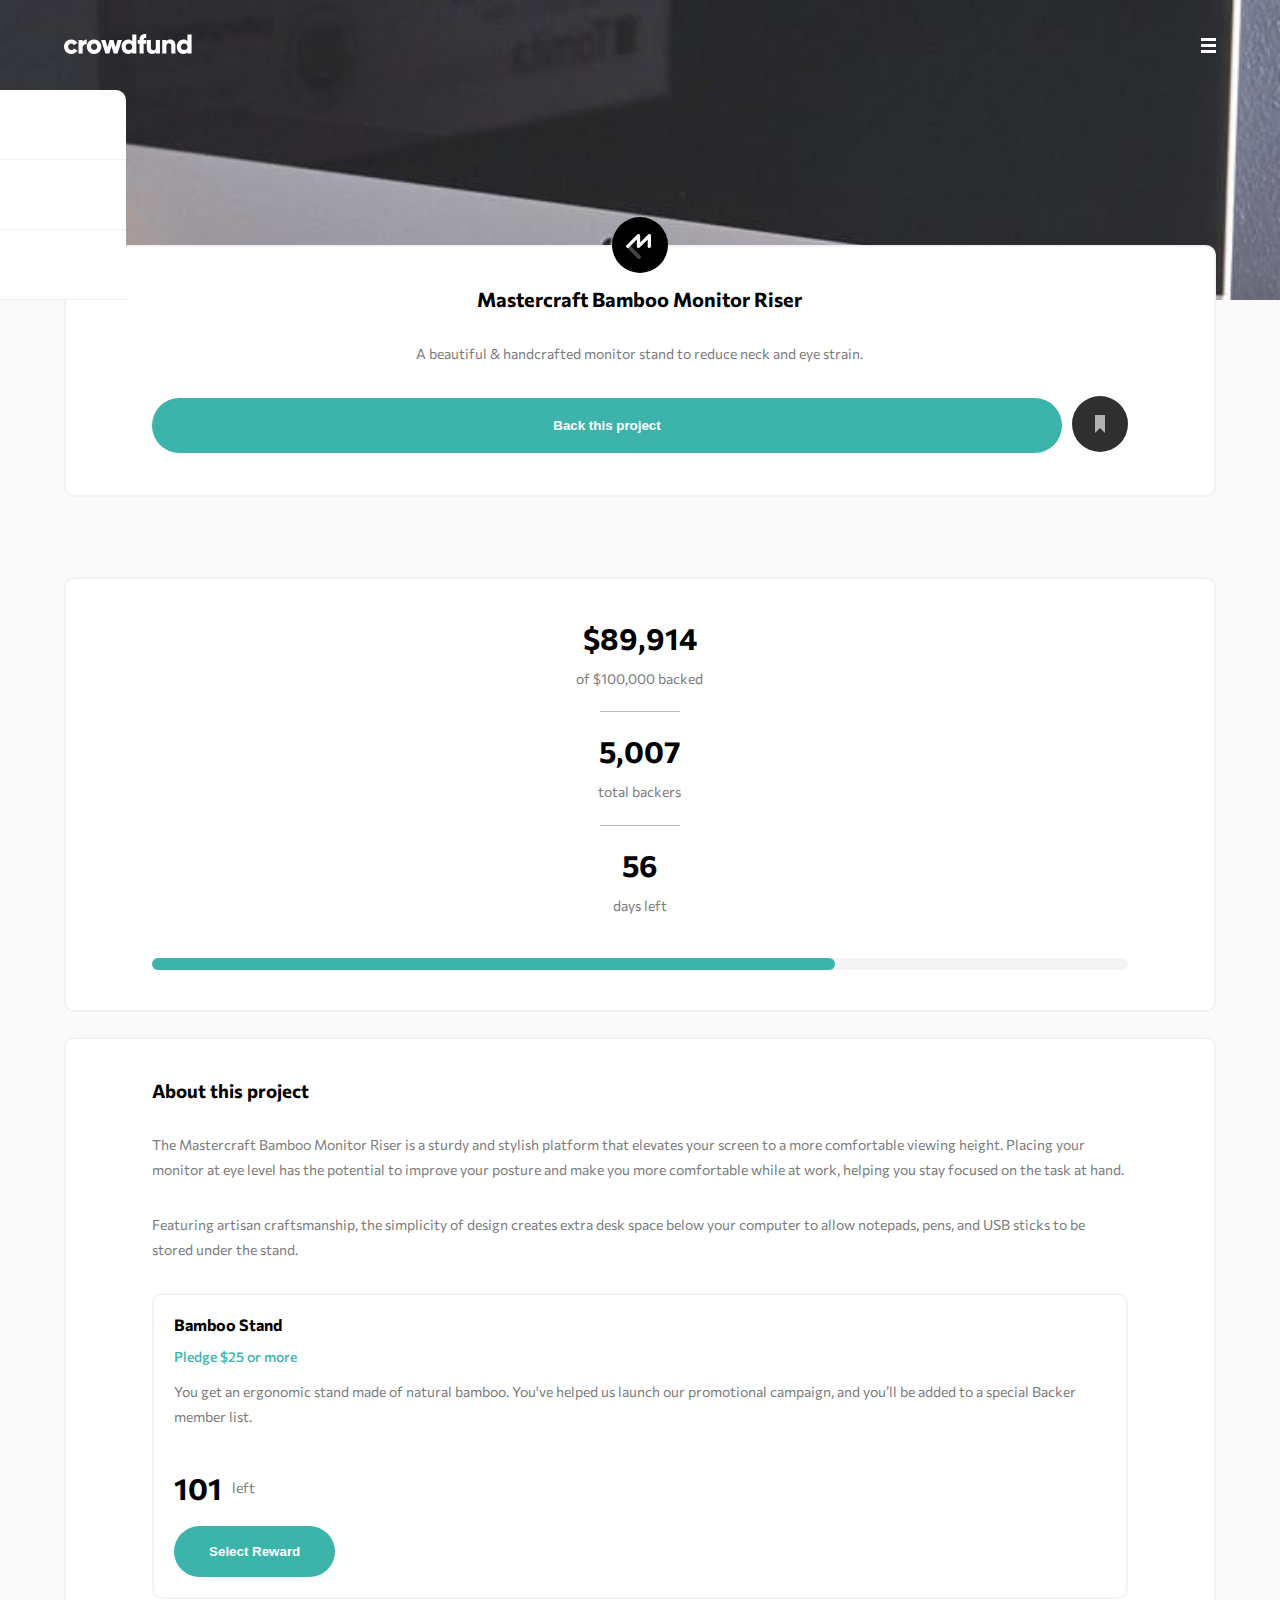
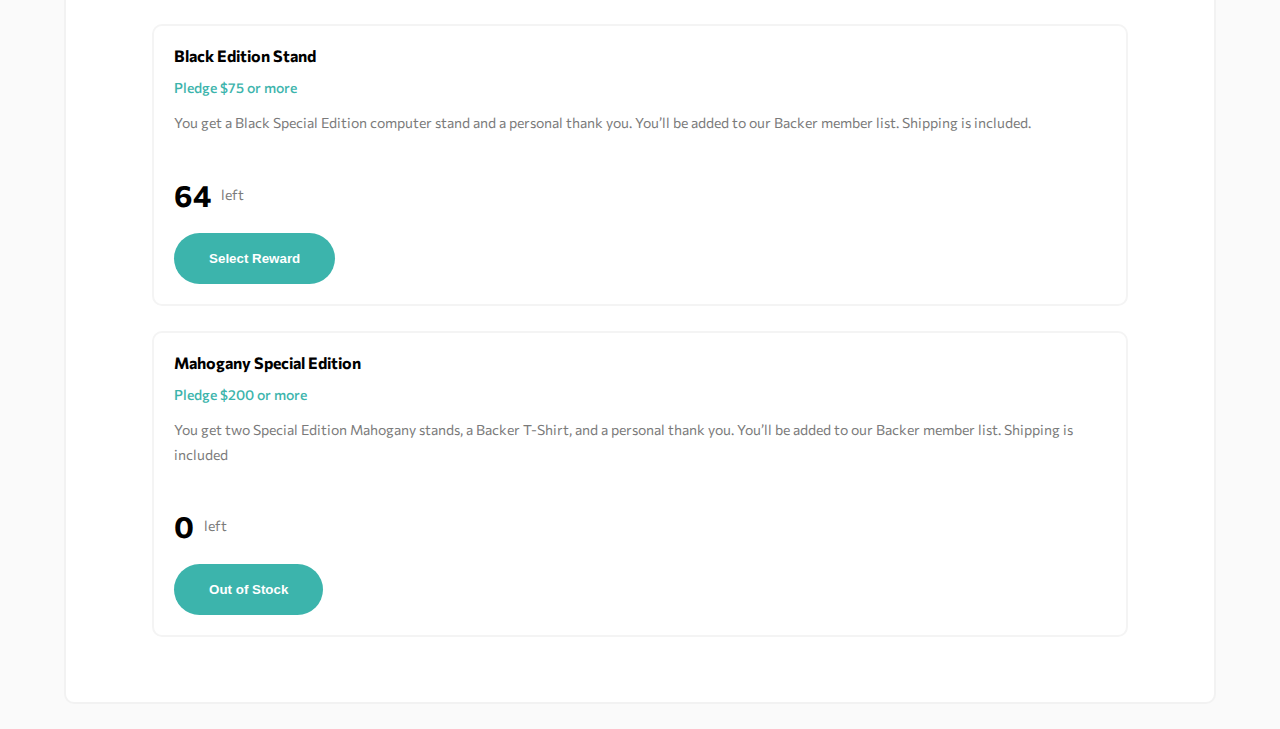
==== index.html @ 852f997b "Initial commit Built mobile landing page" ====
<!DOCTYPE html>
<html lang="en">
  <head>
    <meta charset="UTF-8" />
    <meta name="viewport" content="width=device-width, initial-scale=1.0" />
    <!-- displays site properly based on user's device -->

    <link
      rel="icon"
      type="image/png"
      sizes="32x32"
      href="./images/favicon-32x32.png"
    />

    <title>Frontend Mentor | Crowdfunding product page</title>
    <link
      href="https://fonts.googleapis.com/css2?family=Commissioner:wght@400;500;700&display=swap"
      rel="stylesheet"
    />
    <link rel="stylesheet" href="styles.css" />
  </head>
  <body>
    <header>
      <nav>
        <div class="logo">
          <a href="#"><img src="images/logo.svg" alt="" /></a>
        </div>
        <div class="hamburger">
          <span></span>
          <span></span>
          <span></span>
        </div>

        <div class="mobile__menu">
          <div class="nav__links">
            <a href="#">About</a>
            <a href="#">Discover</a>
            <a href="#">Get Started</a>
          </div>
        </div>

        <div class="desktop__links">
          <a href="#">About</a>
          <a href="#">Discover</a>
          <a href="#">Get Started</a>
        </div>

        <div class="overlay"></div>
      </nav>
    </header>
    <main>
      <section class="intro">
        <div class="section__wrapper">
          <div class="master__logo">
            <img src="images/logo-mastercraft.svg" alt="" />
          </div>
          <h3>Mastercraft Bamboo Monitor Riser</h3>
          <p>
            A beautiful & handcrafted monitor stand to reduce neck and eye
            strain.
          </p>
          <div class="clickable">
            <button class="button">Back this project</button>
            <a href="#"><img src="images/icon-bookmark.svg" alt="" /></a>
          </div>
        </div>
      </section>

      <section class="progress">
        <div class="section__wrapper">
          <div class="numbers">
            <div class="backed">
              <h2 class="num">$89,914</h2>
              <p>of $100,000 backed</p>
              <div class="line"></div>
            </div>
            <div class="total__backers">
              <h2 class="num">5,007</h2>
              <p>total backers</p>
              <div class="line"></div>
            </div>
            <div class="days__left">
              <h2 class="num">56</h2>
              <p>days left</p>
            </div>
          </div>
          <div class="progress__bar">
            <div class="pb__bkg">
              <div class="pb__fill"></div>
            </div>
          </div>
        </div>
      </section>

      <section class="about">
        <div class="section__wrapper">
          <h3 class="about__title">About this project</h3>
          <p class="about__text">
            The Mastercraft Bamboo Monitor Riser is a sturdy and stylish
            platform that elevates your screen to a more comfortable viewing
            height. Placing your monitor at eye level has the potential to
            improve your posture and make you more comfortable while at work,
            helping you stay focused on the task at hand.
          </p>
          <p class="about__text">
            Featuring artisan craftsmanship, the simplicity of design creates
            extra desk space below your computer to allow notepads, pens, and
            USB sticks to be stored under the stand.
          </p>

          <div class="all-models">
            <!-- model 1  -->
            <div class="model model__1">
              <h4 class="model__name">Bamboo Stand</h4>
              <p class="pledge">Pledge $25 or more</p>
              <p class="model__about">
                You get an ergonomic stand made of natural bamboo. You've helped
                us launch our promotional campaign, and you’ll be added to a
                special Backer member list.
              </p>
              <div class="stock">
                <h2 class="num">101</h2>
                <p>left</p>
              </div>
              <button class="button">Select Reward</button>
            </div>

            <!-- model 2  -->
            <div class="model model__2">
              <h4 class="model__name">Black Edition Stand</h4>
              <p class="pledge">Pledge $75 or more</p>
              <p class="model__about">
                You get a Black Special Edition computer stand and a personal
                thank you. You’ll be added to our Backer member list. Shipping
                is included.
              </p>
              <div class="stock">
                <h2 class="num">64</h2>
                <p>left</p>
              </div>
              <button class="button">Select Reward</button>
            </div>

            <!-- model 3  -->
            <div class="model model__3">
              <h4 class="model__name">Mahogany Special Edition</h4>
              <p class="pledge">Pledge $200 or more</p>
              <p class="model__about">
                You get two Special Edition Mahogany stands, a Backer T-Shirt,
                and a personal thank you. You’ll be added to our Backer member
                list. Shipping is included
              </p>
              <div class="stock">
                <h2 class="num">0</h2>
                <p>left</p>
              </div>
              <button class="button">Out of Stock</button>
            </div>
            <!-- all models ends here -->
          </div>
        </div>
        <!-- about section ends here -->
      </section>
    </main>

    <div class="hide">
      Bookmark . 0 left

      <!-- Selection modal start -->

      Back this project Want to support us in bringing Mastercraft Bamboo
      Monitor Riser out in the world? Pledge with no reward Choose to support us
      without a reward if you simply believe in our project. As a backer, you
      will be signed up to receive product updates via email. Bamboo Stand
      Pledge $25 or more You get an ergonomic stand made of natural bamboo.
      You've helped us launch our promotional campaign, and you’ll be added to a
      special Backer member list. 101 left

      <!-- Selected pledge start -->
      Enter your pledge $25 Continue
      <!-- Selected pledge end -->

      Black Edition Stand Pledge $75 or more You get a Black Special Edition
      computer stand and a personal thank you. You’ll be added to our Backer
      member list. Shipping is included. 64 left

      <!-- Selected pledge start -->
      Enter your pledge $75 Continue
      <!-- Selected pledge end -->

      Mahogany Special Edition Pledge $200 or more You get two Special Edition
      Mahogany stands, a Backer T-Shirt, and a personal thank you. You’ll be
      added to our Backer member list. Shipping is included. 0 left

      <!-- Selected pledge  start -->
      Enter your pledge $200 Continue
      <!-- Selected pledge end -->

      <!-- Selection modal end -->

      <!-- Success modal start -->

      Thanks for your support! Your pledge brings us one step closer to sharing
      Mastercraft Bamboo Monitor Riser worldwide. You will get an email once our
      campaign is completed. Got it!
    </div>

    <!-- Success modal end -->
    <script src="app.js"></script>
  </body>
</html>
---- styles.css ----
* {
  padding: 0;
  margin: 0;
  box-sizing: border-box;
}

body {
  font-family: "Commissioner", sans-serif;
  background-color: #fafafa;
  width: 100%;
  min-width: 375px;
  overflow-x: hidden;
  display: flex;
  flex-direction: column;
  align-items: center;
}
a,
a:hover,
a:visited {
  text-decoration: none;
}
p {
  color: hsl(0, 0%, 48%);
  font-size: 14px;
  line-height: 1.8em;
}
.button {
  font-weight: 700;
  color: white;
  background-color: hsl(176, 50%, 47%);
  border-style: none;
  padding: 20px 30px;
  border-radius: 50px;
}

header {
  background: url(images/image-hero-mobile.jpg) top no-repeat;
  background-size: 100%;
  height: 300px;
  width: 100%;
  display: flex;
  justify-content: center;
}

nav {
  display: flex;
  justify-content: space-between;
  align-items: center;
  width: 90%;
  height: 90px;
}
.logo {
  z-index: 3;
}
.hamburger {
  display: flex;
  flex-direction: column;
  justify-content: space-between;
  height: 15px;
  z-index: 3;
}
.hamburger:hover {
  cursor: pointer;
}
.hamburger span {
  background-color: white;
  width: 15px;
  height: 3px;
  transform-origin: 0.1px 1.6px;
  transition: all 0.3s ease-in-out;
}

.hamburger__open span:nth-of-type(1) {
  transform: rotate(45deg);
}
.hamburger__open span:nth-of-type(2) {
  opacity: 0;
}
.hamburger__open span:nth-of-type(3) {
  transform: rotate(-45deg);
}
.overlay {
  width: 100%;
  height: 100%;
  background: linear-gradient(black, rgba(122, 122, 122, 0.2));
  position: absolute;
  top: 0;
  left: -500px;
  z-index: 2;
  display: none;
  /* opacity: 0.5; */
}
.overlay--show {
  display: block;
  left: 0;
}
.desktop__links {
  display: none;
}
.mobile__menu {
  width: 100%;
  display: flex;
  justify-content: center;
  position: absolute;
  top: 90px;
  left: -1090px;
  transition: all 0.3s ease-in-out;
  /* display: none; */
  z-index: 3;
}
.mobile__menu--show {
  /* display: block; */
  left: 0;
}

.mobile__menu .nav__links {
  display: flex;
  flex-direction: column;
  position: absolute;
  background-color: white;
  width: 90%;
  border-radius: 10px;
}
.mobile__menu .nav__links a {
  color: black;
  font-weight: 700;
  padding: 25px 0;
  margin-left: 20px;
  border-bottom: 1px solid rgba(122, 122, 122, 0.1);
}
main {
  width: 90%;
}

section {
  width: 100%;
  background-color: white;
  border-radius: 10px;
  border: 2px solid #f2f2f2;
  /* text-align: center; */
  padding: 40px 0;
  margin-bottom: 25px;
  display: flex;
  justify-content: center;
}
.section__wrapper {
  width: 85%;
  display: flex;
  flex-direction: column;
  /* align-items: center; */
}
.intro {
  display: flex;
  flex-direction: column;
  align-items: center;
  text-align: center;
  position: relative;
  top: -55px;
}
.intro .section__wrapper {
  align-items: center;
}
.intro .master__logo {
  /* margin-bottom: 10px; */
  position: absolute;
  top: -30px;
}
.intro h3 {
  font-size: 20px;
  margin-bottom: 30px;
  width: 80%;
}
.intro p {
  margin-bottom: 30px;
}
.clickable {
  display: flex;
  align-items: center;
  width: 100%;
}
.clickable .button {
  margin-right: 10px;
  width: 100%;
}
.progress {
  display: flex;
  flex-direction: column;
  align-items: center;
}
.progress .backed,
.total__backers,
.days__left {
  display: flex;
  flex-direction: column;
  align-items: center;
  margin-bottom: 20px;
}
.progress h2 {
  margin-bottom: 10px;
}
.num {
  font-size: 30px;
}
.progress p {
  margin-bottom: 20px;
}
.progress .line {
  height: 1px;
  width: 80px;
  background-color: rgba(122, 122, 122, 0.5);
}
.progress .progress__bar {
  width: 100%;
  margin-bottom: 0px;
}
.pb__bkg {
  width: 100%;
  height: 12px;
  background-color: #f4f4f4;
  border-radius: 20px;
}

.pb__fill {
  width: 70%;
  height: 12px;
  background-color: hsl(176, 50%, 47%);
  border-radius: 20px;
}
.about {
}
.about__title {
  margin-bottom: 30px;
}
.about__text {
  margin-bottom: 30px;
}

.model {
  border-radius: 10px;
  border: 2px solid #f4f4f4;
  margin-bottom: 25px;
  padding: 20px 20px;
}
.model__name {
  margin-bottom: 10px;
}
.pledge {
  font-weight: 500;
  color: hsl(176, 50%, 47%);
  margin-bottom: 10px;
}
.model__about {
  margin-bottom: 40px;
}
.model .stock {
  display: flex;
  align-items: center;
  margin-bottom: 20px;
}
.model .stock .num {
  margin-right: 10px;
}
.model .button {
  padding: 18px 35px;
}

.hide {
  display: none;
}
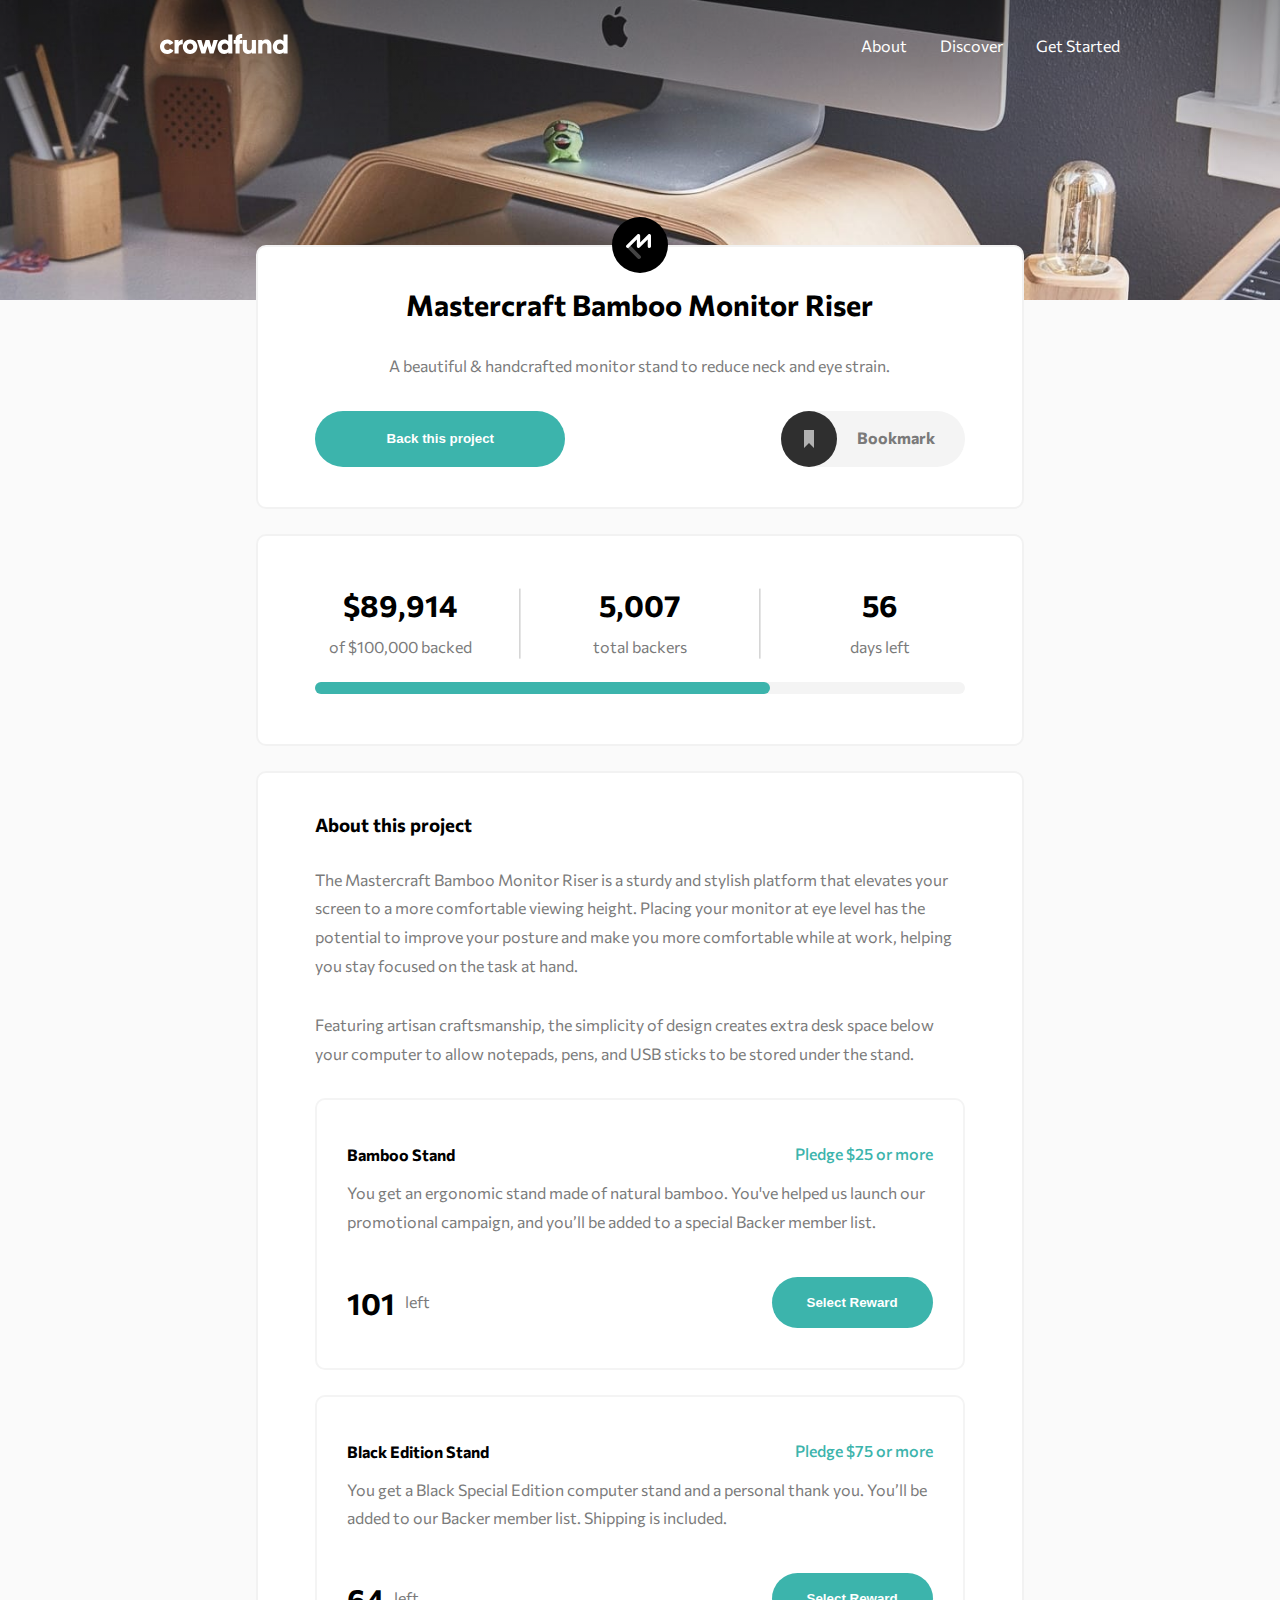
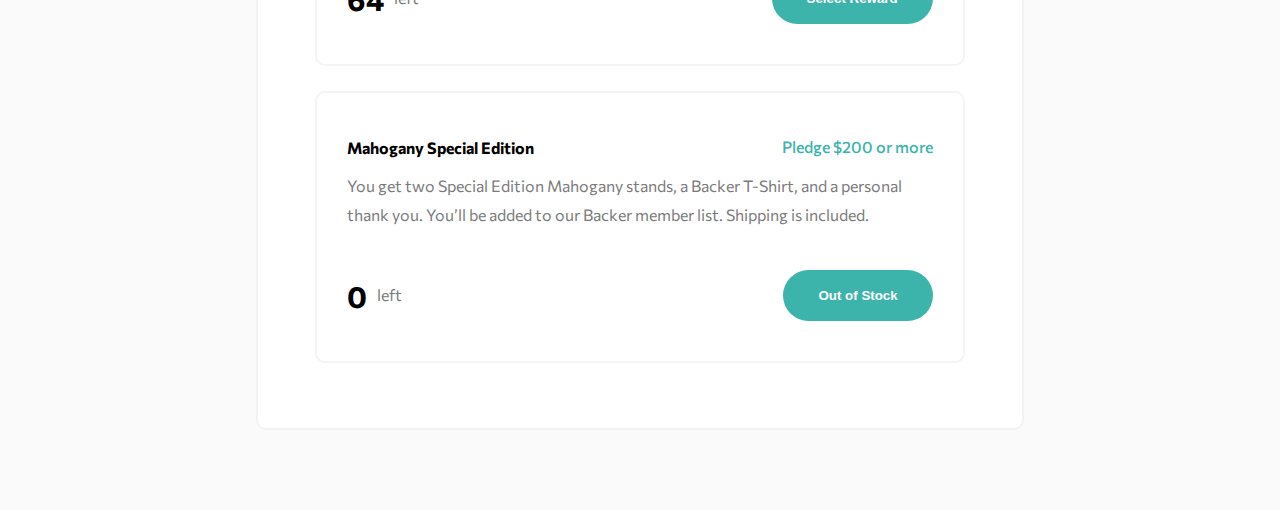
==== commit bf8350f3: "completed media queries" ====
--- a/index.html
+++ b/index.html
@@ -61,7 +61,15 @@
           </p>
           <div class="clickable">
             <button class="button">Back this project</button>
-            <a href="#"><img src="images/icon-bookmark.svg" alt="" /></a>
+            <div id="bookmark">
+              <svg width="56" height="56" xmlns="http://www.w3.org/2000/svg">
+                <g fill="none" fill-rule="evenodd">
+                  <circle fill="#2F2F2F" cx="28" cy="28" r="28" />
+                  <path fill="#B1B1B1" d="M23 19v18l5-5.058L33 37V19z" />
+                </g>
+              </svg>
+              <p id="bkmk">Bookmark</p>
+            </div>
           </div>
         </div>
       </section>
@@ -72,13 +80,15 @@
             <div class="backed">
               <h2 class="num">$89,914</h2>
               <p>of $100,000 backed</p>
-              <div class="line"></div>
-            </div>
+            </div>
+            <div class="line"></div>
+
             <div class="total__backers">
               <h2 class="num">5,007</h2>
               <p>total backers</p>
-              <div class="line"></div>
-            </div>
+            </div>
+            <div class="line"></div>
+
             <div class="days__left">
               <h2 class="num">56</h2>
               <p>days left</p>
@@ -110,51 +120,69 @@
 
           <div class="all-models">
             <!-- model 1  -->
-            <div class="model model__1">
-              <h4 class="model__name">Bamboo Stand</h4>
-              <p class="pledge">Pledge $25 or more</p>
+            <div class="model" id="bamboo">
+              <div class="model__head">
+                <h4 class="model__name">Bamboo Stand</h4>
+                <p class="pledge">Pledge $25 or more</p>
+              </div>
+
               <p class="model__about">
                 You get an ergonomic stand made of natural bamboo. You've helped
                 us launch our promotional campaign, and you’ll be added to a
                 special Backer member list.
               </p>
-              <div class="stock">
-                <h2 class="num">101</h2>
-                <p>left</p>
-              </div>
-              <button class="button">Select Reward</button>
+
+              <div class="model__cta">
+                <div class="stock">
+                  <h2 class="num">101</h2>
+                  <p>left</p>
+                </div>
+                <button class="button">Select Reward</button>
+              </div>
             </div>
 
             <!-- model 2  -->
-            <div class="model model__2">
-              <h4 class="model__name">Black Edition Stand</h4>
-              <p class="pledge">Pledge $75 or more</p>
+            <div class="model" id="black">
+              <div class="model__head">
+                <h4 class="model__name">Black Edition Stand</h4>
+                <p class="pledge">Pledge $75 or more</p>
+              </div>
+
               <p class="model__about">
                 You get a Black Special Edition computer stand and a personal
                 thank you. You’ll be added to our Backer member list. Shipping
                 is included.
               </p>
-              <div class="stock">
-                <h2 class="num">64</h2>
-                <p>left</p>
-              </div>
-              <button class="button">Select Reward</button>
+
+              <div class="model__cta">
+                <div class="stock">
+                  <h2 class="num">64</h2>
+                  <p>left</p>
+                </div>
+                <button class="button">Select Reward</button>
+              </div>
             </div>
 
             <!-- model 3  -->
-            <div class="model model__3">
-              <h4 class="model__name">Mahogany Special Edition</h4>
-              <p class="pledge">Pledge $200 or more</p>
+            <div class="model" id="mahogany">
+              <div class="model__head">
+                <h4 class="model__name">Mahogany Special Edition</h4>
+                <p class="pledge">Pledge $200 or more</p>
+              </div>
+
               <p class="model__about">
                 You get two Special Edition Mahogany stands, a Backer T-Shirt,
                 and a personal thank you. You’ll be added to our Backer member
-                list. Shipping is included
+                list. Shipping is included.
               </p>
-              <div class="stock">
-                <h2 class="num">0</h2>
-                <p>left</p>
-              </div>
-              <button class="button">Out of Stock</button>
+
+              <div class="model__cta">
+                <div class="stock">
+                  <h2 class="num">0</h2>
+                  <p>left</p>
+                </div>
+                <button class="button">Out of Stock</button>
+              </div>
             </div>
             <!-- all models ends here -->
           </div>
--- a/styles.css
+++ b/styles.css
@@ -31,17 +31,28 @@
   border-style: none;
   padding: 20px 30px;
   border-radius: 50px;
-}
-
+  transition: all 0.3s ease-in-out;
+}
+.button:hover {
+  background-color: hsl(176, 72%, 28%);
+}
 header {
   background: url(images/image-hero-mobile.jpg) top no-repeat;
+  background-color: red;
   background-size: 100%;
   height: 300px;
   width: 100%;
   display: flex;
   justify-content: center;
 }
-
+header::before {
+  content: "";
+  background: linear-gradient(rgba(0, 0, 0, 0.4), rgba(122, 122, 122, 0));
+  width: 100%;
+  height: 20%;
+  position: absolute;
+  left: 0;
+}
 nav {
   display: flex;
   justify-content: space-between;
@@ -81,21 +92,24 @@
 }
 .overlay {
   width: 100%;
-  height: 100%;
-  background: linear-gradient(black, rgba(122, 122, 122, 0.2));
-  position: absolute;
+  height: 100vh;
+  background: linear-gradient(rgba(0, 0, 0, 0.5), rgba(122, 122, 122, 0.2));
+  position: fixed;
   top: 0;
-  left: -500px;
+  left: -2500px;
   z-index: 2;
-  display: none;
-  /* opacity: 0.5; */
+  transition: all 0.3s ease-in-out;
 }
 .overlay--show {
-  display: block;
   left: 0;
 }
 .desktop__links {
   display: none;
+  z-index: 3;
+}
+.desktop__links a {
+  color: white;
+  margin-left: 30px;
 }
 .mobile__menu {
   width: 100%;
@@ -105,6 +119,7 @@
   top: 90px;
   left: -1090px;
   transition: all 0.3s ease-in-out;
+  /* transition-delay: 0.3s; */
   /* display: none; */
   z-index: 3;
 }
@@ -142,6 +157,8 @@
   margin-bottom: 25px;
   display: flex;
   justify-content: center;
+  position: relative;
+  top: -55px;
 }
 .section__wrapper {
   width: 85%;
@@ -154,8 +171,6 @@
   flex-direction: column;
   align-items: center;
   text-align: center;
-  position: relative;
-  top: -55px;
 }
 .intro .section__wrapper {
   align-items: center;
@@ -175,12 +190,43 @@
 }
 .clickable {
   display: flex;
-  align-items: center;
+  justify-content: space-between;
+  align-items: space-between;
   width: 100%;
 }
 .clickable .button {
   margin-right: 10px;
   width: 100%;
+  /* max-width: 205px; */
+}
+#bookmark {
+  height: 56px;
+  background-color: #f4f4f4;
+  display: flex;
+  align-items: center;
+  border-radius: 50px;
+  cursor: pointer;
+  transition: all 0.3s ease-in-out;
+}
+#bookmark p {
+  color: hsl(0, 0%, 48%);
+  margin: 0 30px 0 20px;
+  font-weight: 700;
+  display: none;
+  transition: all 0.3s ease-in-out;
+}
+#bookmark:hover a {
+  opacity: 0.7;
+}
+
+#bookmark.bookmark__active p {
+  color: hsl(176, 50%, 47%);
+}
+#bookmark.bookmark__active circle {
+  fill: hsl(176, 50%, 47%);
+}
+#bookmark.bookmark__active path {
+  fill: white;
 }
 .progress {
   display: flex;
@@ -193,21 +239,27 @@
   display: flex;
   flex-direction: column;
   align-items: center;
-  margin-bottom: 20px;
+  margin-bottom: 10px;
 }
 .progress h2 {
   margin-bottom: 10px;
 }
+.numbers {
+  display: flex;
+  flex-direction: column;
+  align-items: center;
+}
 .num {
   font-size: 30px;
 }
 .progress p {
-  margin-bottom: 20px;
+  margin-bottom: 10px;
 }
 .progress .line {
   height: 1px;
   width: 80px;
   background-color: rgba(122, 122, 122, 0.5);
+  margin-bottom: 20px;
 }
 .progress .progress__bar {
   width: 100%;
@@ -239,7 +291,7 @@
   border-radius: 10px;
   border: 2px solid #f4f4f4;
   margin-bottom: 25px;
-  padding: 20px 20px;
+  padding: 25px 20px;
 }
 .model__name {
   margin-bottom: 10px;
@@ -267,3 +319,89 @@
 .hide {
   display: none;
 }
+@media (min-width: 800px) {
+  #bookmark p {
+    display: block;
+  }
+  .clickable .button {
+    width: 250px;
+  }
+  .model__head,
+  .model__cta {
+    display: flex;
+    align-items: center;
+    justify-content: space-between;
+    width: 100%;
+  }
+}
+
+@media (min-width: 1024px) {
+  p {
+    font-size: 16px;
+  }
+  header {
+    background: url(images/image-hero-desktop.jpg) no-repeat;
+    background-size: 100%;
+  }
+  nav {
+    width: 75%;
+  }
+  .mobile__menu {
+    display: none;
+  }
+  .hamburger {
+    display: none;
+  }
+  .desktop__links {
+    display: block;
+  }
+  main {
+    width: 60%;
+  }
+  .intro h3 {
+    font-size: 1.8rem;
+  }
+  .intro p {
+    font-size: 16px;
+  }
+  .progress {
+    padding: 50px 0;
+  }
+  .progress .numbers {
+    flex-direction: row;
+    justify-content: space-between;
+  }
+  .backed,
+  .total__backers,
+  .days__left {
+    width: 30%;
+  }
+  .progress .line {
+    transform: rotate(90deg);
+  }
+
+  .about {
+  }
+  .model {
+    padding: 40px 30px;
+  }
+  .model__head,
+  .model__cta {
+    display: flex;
+    align-items: center;
+    justify-content: space-between;
+    width: 100%;
+  }
+  .model .stock {
+    margin-bottom: 0;
+  }
+}
+
+@media (min-width: 1400px) {
+  main {
+    width: 50%;
+  }
+  header {
+    height: 400px;
+  }
+}
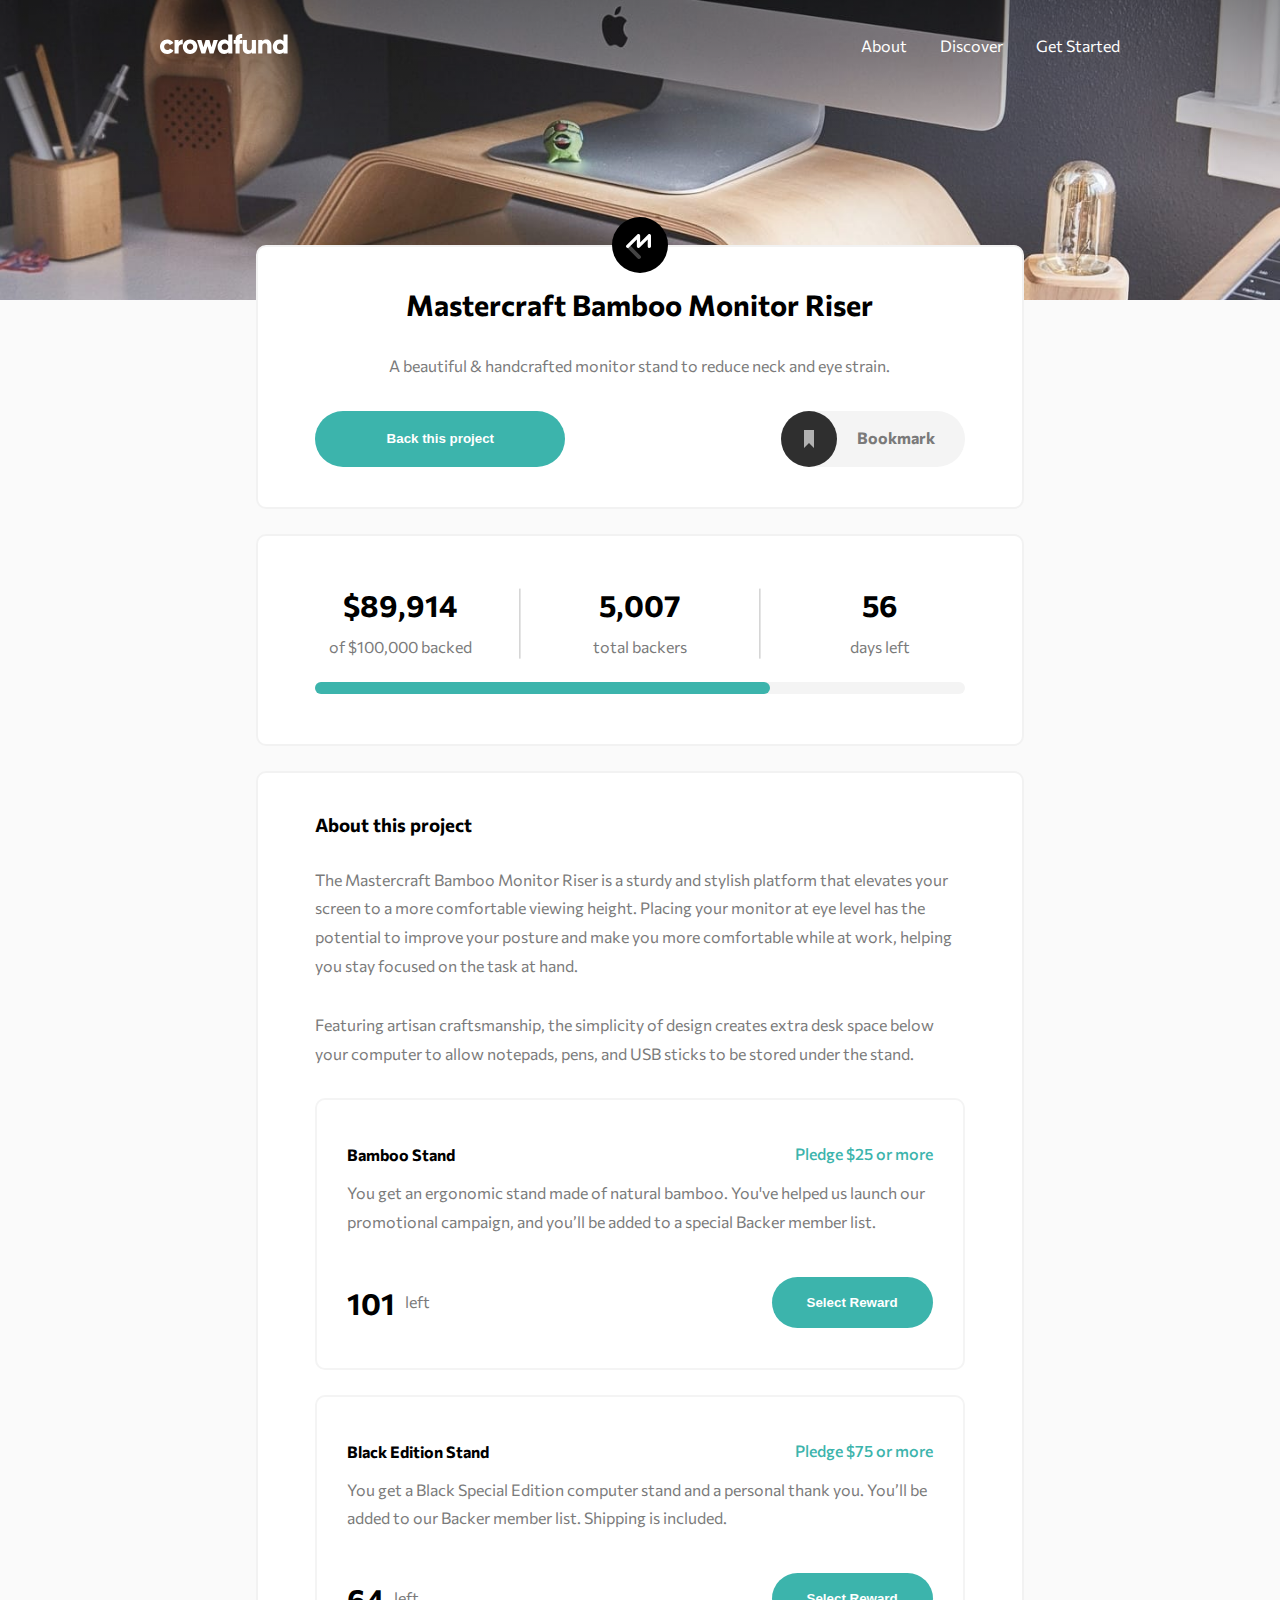
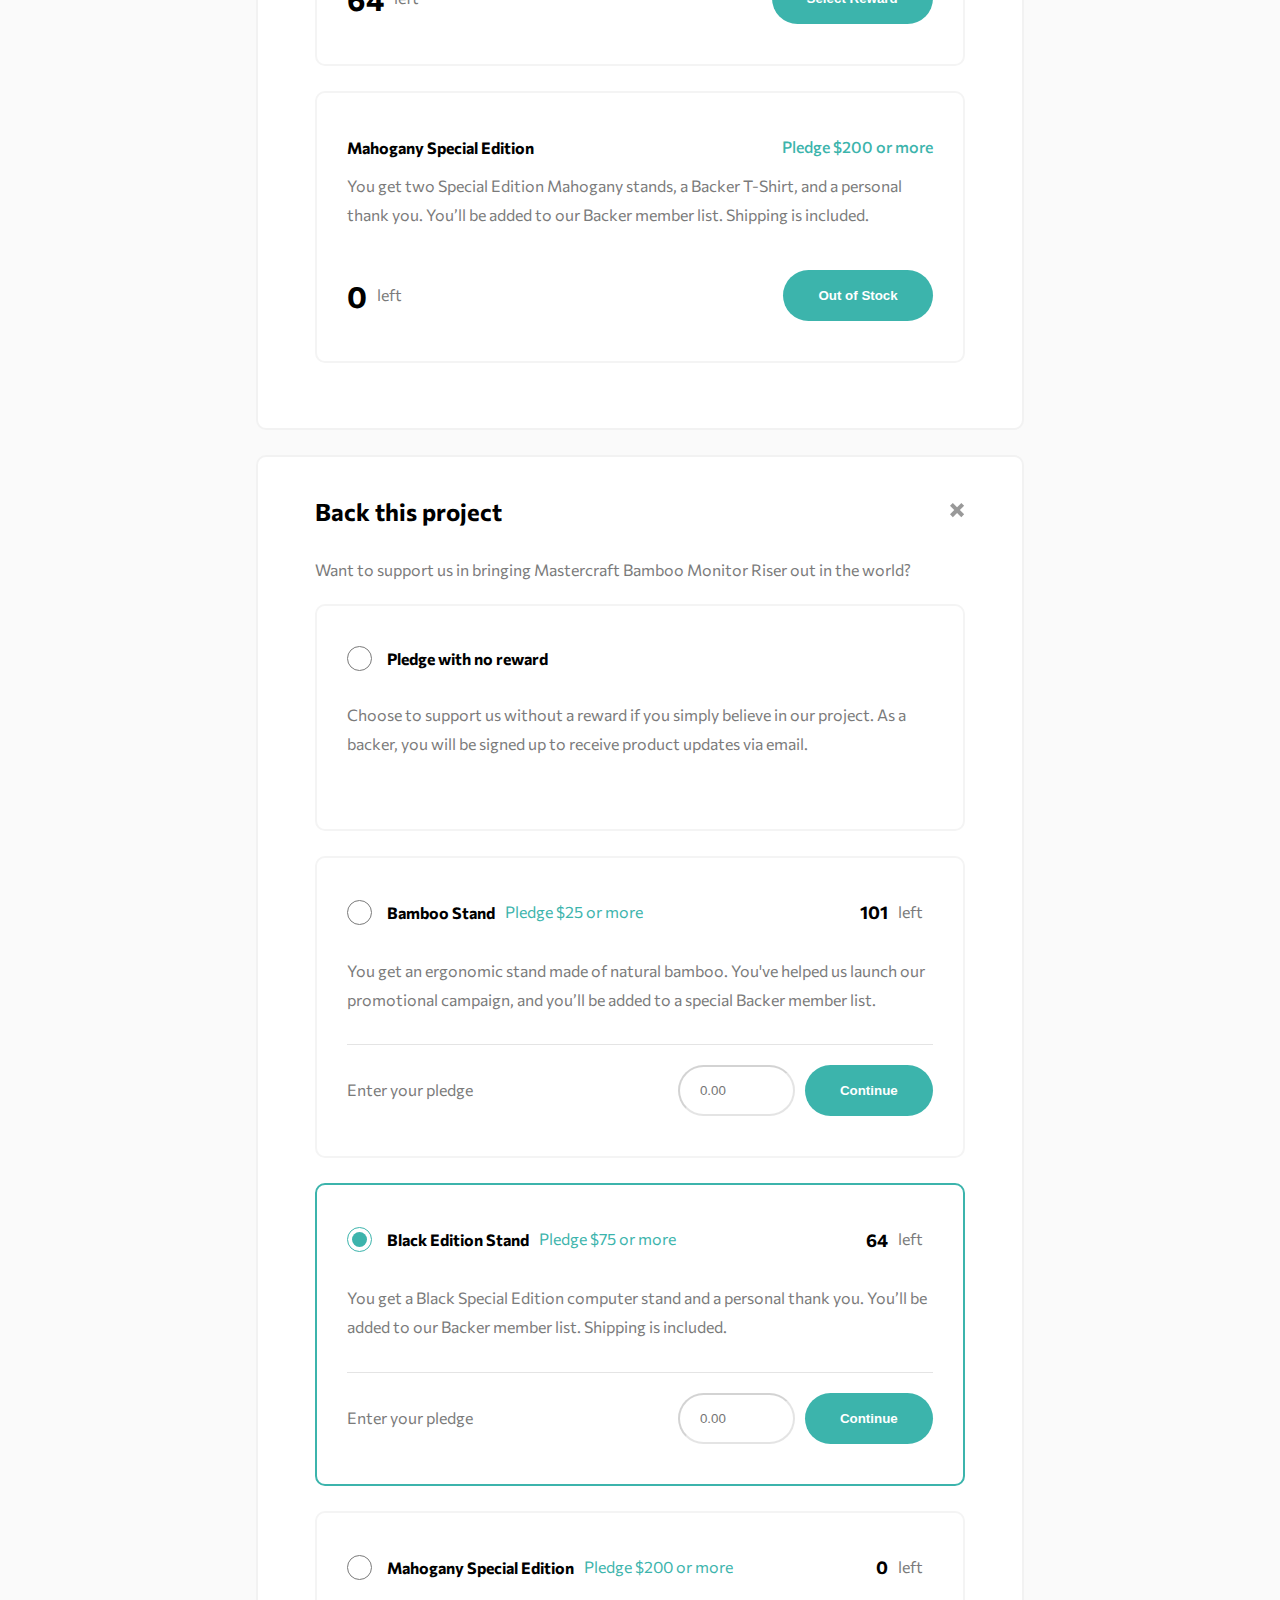
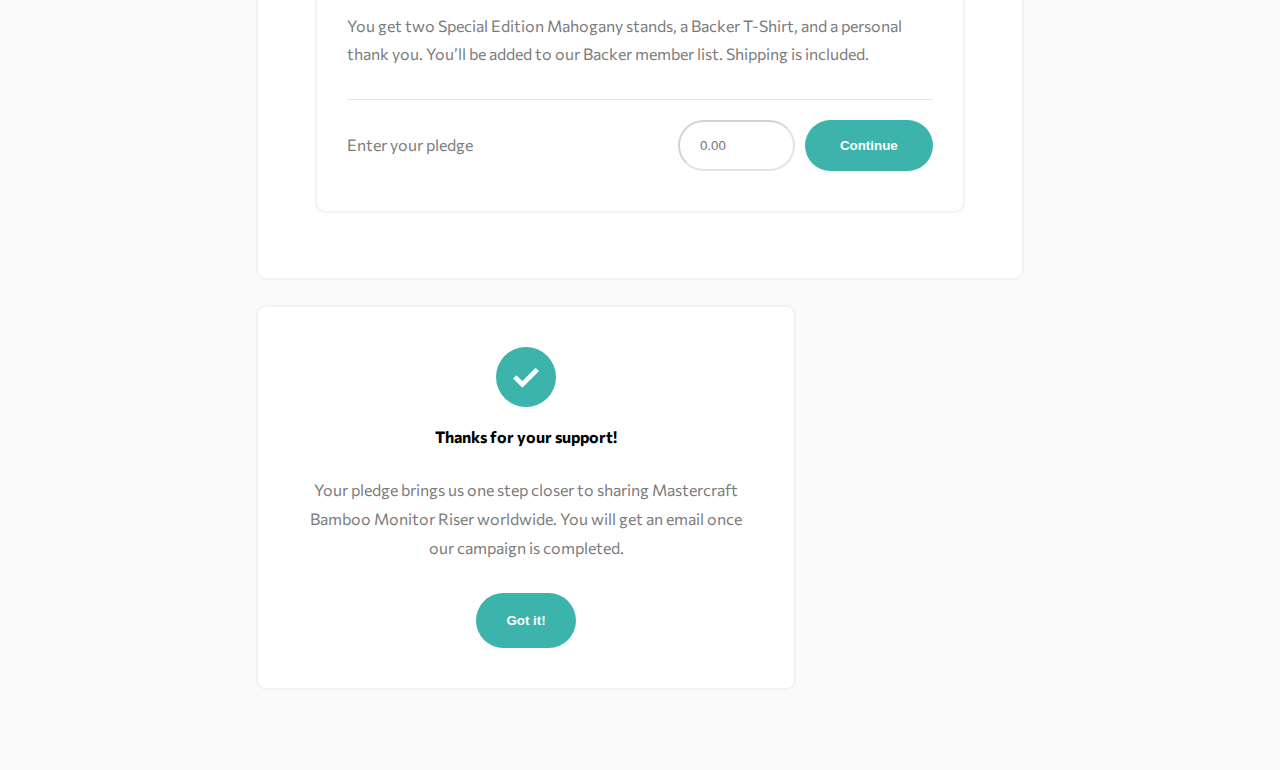
==== commit 844aabea: "added and styled modals" ====
--- a/index.html
+++ b/index.html
@@ -1,239 +1,347 @@
 <!DOCTYPE html>
 <html lang="en">
-  <head>
-    <meta charset="UTF-8" />
-    <meta name="viewport" content="width=device-width, initial-scale=1.0" />
-    <!-- displays site properly based on user's device -->
-
-    <link
-      rel="icon"
-      type="image/png"
-      sizes="32x32"
-      href="./images/favicon-32x32.png"
-    />
-
-    <title>Frontend Mentor | Crowdfunding product page</title>
-    <link
-      href="https://fonts.googleapis.com/css2?family=Commissioner:wght@400;500;700&display=swap"
-      rel="stylesheet"
-    />
-    <link rel="stylesheet" href="styles.css" />
-  </head>
-  <body>
-    <header>
-      <nav>
-        <div class="logo">
-          <a href="#"><img src="images/logo.svg" alt="" /></a>
-        </div>
-        <div class="hamburger">
-          <span></span>
-          <span></span>
-          <span></span>
-        </div>
-
-        <div class="mobile__menu">
-          <div class="nav__links">
-            <a href="#">About</a>
-            <a href="#">Discover</a>
-            <a href="#">Get Started</a>
-          </div>
-        </div>
-
-        <div class="desktop__links">
+
+<head>
+  <meta charset="UTF-8" />
+  <meta name="viewport" content="width=device-width, initial-scale=1.0" />
+  <!-- displays site properly based on user's device -->
+
+  <link rel="icon" type="image/png" sizes="32x32" href="./images/favicon-32x32.png" />
+
+  <title>Frontend Mentor | Crowdfunding product page</title>
+  <link href="https://fonts.googleapis.com/css2?family=Commissioner:wght@400;500;700&display=swap" rel="stylesheet" />
+  <link rel="stylesheet" href="styles.css" />
+</head>
+
+<body>
+  <header>
+    <nav>
+      <div class="logo">
+        <a href="#"><img src="images/logo.svg" alt="" /></a>
+      </div>
+      <div class="hamburger">
+        <span></span>
+        <span></span>
+        <span></span>
+      </div>
+
+      <div class="mobile__menu">
+        <div class="nav__links">
           <a href="#">About</a>
           <a href="#">Discover</a>
           <a href="#">Get Started</a>
         </div>
-
-        <div class="overlay"></div>
-      </nav>
-    </header>
-    <main>
-      <section class="intro">
-        <div class="section__wrapper">
-          <div class="master__logo">
-            <img src="images/logo-mastercraft.svg" alt="" />
-          </div>
-          <h3>Mastercraft Bamboo Monitor Riser</h3>
-          <p>
-            A beautiful & handcrafted monitor stand to reduce neck and eye
-            strain.
-          </p>
-          <div class="clickable">
-            <button class="button">Back this project</button>
-            <div id="bookmark">
-              <svg width="56" height="56" xmlns="http://www.w3.org/2000/svg">
-                <g fill="none" fill-rule="evenodd">
-                  <circle fill="#2F2F2F" cx="28" cy="28" r="28" />
-                  <path fill="#B1B1B1" d="M23 19v18l5-5.058L33 37V19z" />
-                </g>
-              </svg>
-              <p id="bkmk">Bookmark</p>
-            </div>
-          </div>
-        </div>
-      </section>
-
-      <section class="progress">
-        <div class="section__wrapper">
-          <div class="numbers">
-            <div class="backed">
-              <h2 class="num">$89,914</h2>
-              <p>of $100,000 backed</p>
+      </div>
+
+      <div class="desktop__links">
+        <a href="#">About</a>
+        <a href="#">Discover</a>
+        <a href="#">Get Started</a>
+      </div>
+
+      <div class="overlay"></div>
+    </nav>
+  </header>
+  <main>
+    <section class="intro">
+      <div class="section__wrapper">
+        <div class="master__logo">
+          <img src="images/logo-mastercraft.svg" alt="" />
+        </div>
+        <h3>Mastercraft Bamboo Monitor Riser</h3>
+        <p>
+          A beautiful & handcrafted monitor stand to reduce neck and eye
+          strain.
+        </p>
+        <div class="clickable">
+          <button class="button">Back this project</button>
+          <div id="bookmark">
+            <svg width="56" height="56" xmlns="http://www.w3.org/2000/svg">
+              <g fill="none" fill-rule="evenodd">
+                <circle fill="#2F2F2F" cx="28" cy="28" r="28" />
+                <path fill="#B1B1B1" d="M23 19v18l5-5.058L33 37V19z" />
+              </g>
+            </svg>
+            <p id="bkmk">Bookmark</p>
+          </div>
+        </div>
+      </div>
+    </section>
+
+    <section class="progress">
+      <div class="section__wrapper">
+        <div class="numbers">
+          <div class="backed">
+            <h2 class="num">$89,914</h2>
+            <p>of $100,000 backed</p>
+          </div>
+          <div class="line"></div>
+
+          <div class="total__backers">
+            <h2 class="num">5,007</h2>
+            <p>total backers</p>
+          </div>
+          <div class="line"></div>
+
+          <div class="days__left">
+            <h2 class="num">56</h2>
+            <p>days left</p>
+          </div>
+        </div>
+        <div class="progress__bar">
+          <div class="pb__bkg">
+            <div class="pb__fill"></div>
+          </div>
+        </div>
+      </div>
+    </section>
+
+    <section class="about">
+      <div class="section__wrapper">
+        <h3 class="about__title">About this project</h3>
+        <p class="about__text">
+          The Mastercraft Bamboo Monitor Riser is a sturdy and stylish
+          platform that elevates your screen to a more comfortable viewing
+          height. Placing your monitor at eye level has the potential to
+          improve your posture and make you more comfortable while at work,
+          helping you stay focused on the task at hand.
+        </p>
+        <p class="about__text">
+          Featuring artisan craftsmanship, the simplicity of design creates
+          extra desk space below your computer to allow notepads, pens, and
+          USB sticks to be stored under the stand.
+        </p>
+
+        <div class="all-items">
+          <!-- item 1  -->
+          <div class="item" id="bamboo">
+            <div class="item__head">
+              <h4 class="item__name">Bamboo Stand</h4>
+              <p class="pledge">Pledge $25 or more</p>
+            </div>
+
+            <p class="item__about">
+              You get an ergonomic stand made of natural bamboo. You've helped
+              us launch our promotional campaign, and you’ll be added to a
+              special Backer member list.
+            </p>
+
+            <div class="item__cta">
+              <div class="stock">
+                <h2 class="num">101</h2>
+                <p>left</p>
+              </div>
+              <button class="button">Select Reward</button>
+            </div>
+          </div>
+
+          <!-- item 2  -->
+          <div class="item" id="black">
+            <div class="item__head">
+              <h4 class="item__name">Black Edition Stand</h4>
+              <p class="pledge">Pledge $75 or more</p>
+            </div>
+
+            <p class="item__about">
+              You get a Black Special Edition computer stand and a personal
+              thank you. You’ll be added to our Backer member list. Shipping
+              is included.
+            </p>
+
+            <div class="item__cta">
+              <div class="stock">
+                <h2 class="num">64</h2>
+                <p>left</p>
+              </div>
+              <button class="button">Select Reward</button>
+            </div>
+          </div>
+
+          <!-- item 3  -->
+          <div class="item" id="mahogany">
+            <div class="item__head">
+              <h4 class="item__name">Mahogany Special Edition</h4>
+              <p class="pledge">Pledge $200 or more</p>
+            </div>
+
+            <p class="item__about">
+              You get two Special Edition Mahogany stands, a Backer T-Shirt,
+              and a personal thank you. You’ll be added to our Backer member
+              list. Shipping is included.
+            </p>
+
+            <div class="item__cta">
+              <div class="stock">
+                <h2 class="num">0</h2>
+                <p>left</p>
+              </div>
+              <button class="button">Out of Stock</button>
+            </div>
+          </div>
+          <!-- all items ends here -->
+        </div>
+      </div>
+      <!-- about section ends here -->
+    </section>
+
+
+    <!-- ====== MODAL (BACK PROJECT) ====== -->
+    <section class="modal" id="back-project">
+      <div class="section__wrapper">
+        <div class="back-project__head">
+          <h2 class="modal__head">Back this project</h2>
+          <div class="modal__close">
+            <img src="images/icon-close-modal.svg" alt="" />
+          </div>
+        </div>
+
+        <p class="modal__intro">
+          Want to support us in bringing Mastercraft Bamboo Monitor Riser out
+          in the world?
+        </p>
+
+        <form action="">
+          <!-- pledge with no reward -->
+          <div class="option item">
+            <div class="select">
+              <input type="radio" name="no-reward" id="no-reward" />
+              <label for="no-reward">
+                <div class="radio-circle"></div>
+                <div class="pledge__type">
+                  <h4>Pledge with no reward</h4>
+                </div>
+              </label>
+            </div>
+            <div class="option__details">
+              <p>
+                Choose to support us without a reward if you simply believe in
+                our project. As a backer, you will be signed up to receive
+                product updates via email.
+              </p>
+            </div>
+
+          </div>
+
+          <!-- pledge for BAMBOO stand -->
+          <div class="option item">
+            <input type="radio" name="no-reward" id="no-reward" />
+            <label for="no-reward">
+              <div class="radio-circle"></div>
+              <div class="pledge__type">
+                <h4>Bamboo Stand</h4>
+                <p>Pledge $25 or more</p>
+              </div>
+            </label>
+            <div class="option__details">
+              <p>
+                You get an ergonomic stand made of natural
+                bamboo. You've helped us launch our promotional campaign, and you’ll be
+                added to a special Backer member list.
+              </p>
+            </div>
+
+            <div class="stock">
+              <h2 class="num">101</h2>
+              <p>left</p>
             </div>
             <div class="line"></div>
 
-            <div class="total__backers">
-              <h2 class="num">5,007</h2>
-              <p>total backers</p>
+
+            <div class="pledge__form">
+              <p>Enter your pledge</p>
+              <div class="make__pledge">
+                <input type="text" name="pledge" placeholder="0.00">
+                <button class="button">Continue</button>
+              </div>
+            </div>
+          </div>
+
+
+
+          <!-- pledge for BLACK EDITION stand -->
+          <div class="option item selected">
+            <input type="radio" name="no-reward" id="no-reward" />
+            <label for="no-reward">
+              <div class="radio-circle"></div>
+              <div class="pledge__type">
+                <h4>Black Edition Stand</h4>
+                <p>Pledge $75 or more</p>
+              </div>
+            </label>
+            <div class="option__details">
+              <p>
+                You get a Black Special Edition computer stand and a personal thank you. You’ll be added to our Backer
+                member list. Shipping is included.
+              </p>
+            </div>
+            <div class="stock">
+              <h2 class="num">64</h2>
+              <p>left</p>
             </div>
             <div class="line"></div>
 
-            <div class="days__left">
-              <h2 class="num">56</h2>
-              <p>days left</p>
-            </div>
-          </div>
-          <div class="progress__bar">
-            <div class="pb__bkg">
-              <div class="pb__fill"></div>
-            </div>
-          </div>
-        </div>
-      </section>
-
-      <section class="about">
-        <div class="section__wrapper">
-          <h3 class="about__title">About this project</h3>
-          <p class="about__text">
-            The Mastercraft Bamboo Monitor Riser is a sturdy and stylish
-            platform that elevates your screen to a more comfortable viewing
-            height. Placing your monitor at eye level has the potential to
-            improve your posture and make you more comfortable while at work,
-            helping you stay focused on the task at hand.
-          </p>
-          <p class="about__text">
-            Featuring artisan craftsmanship, the simplicity of design creates
-            extra desk space below your computer to allow notepads, pens, and
-            USB sticks to be stored under the stand.
-          </p>
-
-          <div class="all-models">
-            <!-- model 1  -->
-            <div class="model" id="bamboo">
-              <div class="model__head">
-                <h4 class="model__name">Bamboo Stand</h4>
-                <p class="pledge">Pledge $25 or more</p>
-              </div>
-
-              <p class="model__about">
-                You get an ergonomic stand made of natural bamboo. You've helped
-                us launch our promotional campaign, and you’ll be added to a
-                special Backer member list.
+            <div class="pledge__form ">
+              <p>Enter your pledge</p>
+              <div class="make__pledge ">
+                <input type="text" name="pledge" placeholder="0.00">
+                <button class="button">Continue</button>
+              </div>
+            </div>
+          </div>
+
+
+          <!-- pledge for MAHOGANY SPECIAL EDITION stand -->
+          <div class="option item">
+            <input type="radio" name="no-reward" id="no-reward" />
+            <label for="no-reward">
+              <div class="radio-circle"></div>
+              <div class="pledge__type">
+                <h4>Mahogany Special Edition</h4>
+                <p>Pledge $200 or more</p>
+              </div>
+            </label>
+            <div class="option__details">
+              <p>
+                You get two Special Edition Mahogany stands, a Backer T-Shirt, and a personal thank you. You’ll be
+                added to our Backer member list. Shipping is included.
               </p>
-
-              <div class="model__cta">
-                <div class="stock">
-                  <h2 class="num">101</h2>
-                  <p>left</p>
-                </div>
-                <button class="button">Select Reward</button>
-              </div>
-            </div>
-
-            <!-- model 2  -->
-            <div class="model" id="black">
-              <div class="model__head">
-                <h4 class="model__name">Black Edition Stand</h4>
-                <p class="pledge">Pledge $75 or more</p>
-              </div>
-
-              <p class="model__about">
-                You get a Black Special Edition computer stand and a personal
-                thank you. You’ll be added to our Backer member list. Shipping
-                is included.
-              </p>
-
-              <div class="model__cta">
-                <div class="stock">
-                  <h2 class="num">64</h2>
-                  <p>left</p>
-                </div>
-                <button class="button">Select Reward</button>
-              </div>
-            </div>
-
-            <!-- model 3  -->
-            <div class="model" id="mahogany">
-              <div class="model__head">
-                <h4 class="model__name">Mahogany Special Edition</h4>
-                <p class="pledge">Pledge $200 or more</p>
-              </div>
-
-              <p class="model__about">
-                You get two Special Edition Mahogany stands, a Backer T-Shirt,
-                and a personal thank you. You’ll be added to our Backer member
-                list. Shipping is included.
-              </p>
-
-              <div class="model__cta">
-                <div class="stock">
-                  <h2 class="num">0</h2>
-                  <p>left</p>
-                </div>
-                <button class="button">Out of Stock</button>
-              </div>
-            </div>
-            <!-- all models ends here -->
-          </div>
-        </div>
-        <!-- about section ends here -->
-      </section>
-    </main>
-
-    <div class="hide">
-      Bookmark . 0 left
-
-      <!-- Selection modal start -->
-
-      Back this project Want to support us in bringing Mastercraft Bamboo
-      Monitor Riser out in the world? Pledge with no reward Choose to support us
-      without a reward if you simply believe in our project. As a backer, you
-      will be signed up to receive product updates via email. Bamboo Stand
-      Pledge $25 or more You get an ergonomic stand made of natural bamboo.
-      You've helped us launch our promotional campaign, and you’ll be added to a
-      special Backer member list. 101 left
-
-      <!-- Selected pledge start -->
-      Enter your pledge $25 Continue
-      <!-- Selected pledge end -->
-
-      Black Edition Stand Pledge $75 or more You get a Black Special Edition
-      computer stand and a personal thank you. You’ll be added to our Backer
-      member list. Shipping is included. 64 left
-
-      <!-- Selected pledge start -->
-      Enter your pledge $75 Continue
-      <!-- Selected pledge end -->
-
-      Mahogany Special Edition Pledge $200 or more You get two Special Edition
-      Mahogany stands, a Backer T-Shirt, and a personal thank you. You’ll be
-      added to our Backer member list. Shipping is included. 0 left
-
-      <!-- Selected pledge  start -->
-      Enter your pledge $200 Continue
-      <!-- Selected pledge end -->
-
-      <!-- Selection modal end -->
-
-      <!-- Success modal start -->
-
-      Thanks for your support! Your pledge brings us one step closer to sharing
-      Mastercraft Bamboo Monitor Riser worldwide. You will get an email once our
-      campaign is completed. Got it!
-    </div>
-
-    <!-- Success modal end -->
-    <script src="app.js"></script>
-  </body>
-</html>
+            </div>
+            <div class="stock">
+              <h2 class="num">0</h2>
+              <p>left</p>
+            </div>
+            <div class="line"></div>
+
+            <div class="pledge__form">
+              <p>Enter your pledge</p>
+              <div class="make__pledge">
+                <input type="text" name="pledge" placeholder="0.00">
+                <button class="button">Continue</button>
+              </div>
+            </div>
+          </div>
+
+    </section>
+
+    <!-- ==== SUCCESS MODAL ==== -->
+    <section class="modal" id="success">
+      <div class="section__wrapper">
+        <img src="images/icon-check.svg" alt="">
+        <h4>Thanks for your support!</h4>
+        <p>
+          Your pledge brings us one step closer to sharing
+          Mastercraft Bamboo Monitor Riser worldwide. You will get an email once our
+          campaign is completed.
+        </p>
+        <button class="button">Got it!</button>
+      </div>
+    </section>
+
+  </main>
+
+
+  <!-- Success modal end -->
+  <script src="app.js"></script>
+</body>
+
+</html>--- a/styles.css
+++ b/styles.css
@@ -14,16 +14,19 @@
   flex-direction: column;
   align-items: center;
 }
+
 a,
 a:hover,
 a:visited {
   text-decoration: none;
 }
+
 p {
   color: hsl(0, 0%, 48%);
   font-size: 14px;
   line-height: 1.8em;
 }
+
 .button {
   font-weight: 700;
   color: white;
@@ -33,9 +36,11 @@
   border-radius: 50px;
   transition: all 0.3s ease-in-out;
 }
+
 .button:hover {
   background-color: hsl(176, 72%, 28%);
 }
+
 header {
   background: url(images/image-hero-mobile.jpg) top no-repeat;
   background-color: red;
@@ -45,6 +50,7 @@
   display: flex;
   justify-content: center;
 }
+
 header::before {
   content: "";
   background: linear-gradient(rgba(0, 0, 0, 0.4), rgba(122, 122, 122, 0));
@@ -53,6 +59,7 @@
   position: absolute;
   left: 0;
 }
+
 nav {
   display: flex;
   justify-content: space-between;
@@ -60,9 +67,11 @@
   width: 90%;
   height: 90px;
 }
+
 .logo {
   z-index: 3;
 }
+
 .hamburger {
   display: flex;
   flex-direction: column;
@@ -70,9 +79,11 @@
   height: 15px;
   z-index: 3;
 }
+
 .hamburger:hover {
   cursor: pointer;
 }
+
 .hamburger span {
   background-color: white;
   width: 15px;
@@ -84,12 +95,15 @@
 .hamburger__open span:nth-of-type(1) {
   transform: rotate(45deg);
 }
+
 .hamburger__open span:nth-of-type(2) {
   opacity: 0;
 }
+
 .hamburger__open span:nth-of-type(3) {
   transform: rotate(-45deg);
 }
+
 .overlay {
   width: 100%;
   height: 100vh;
@@ -100,17 +114,21 @@
   z-index: 2;
   transition: all 0.3s ease-in-out;
 }
+
 .overlay--show {
   left: 0;
 }
+
 .desktop__links {
   display: none;
   z-index: 3;
 }
+
 .desktop__links a {
   color: white;
   margin-left: 30px;
 }
+
 .mobile__menu {
   width: 100%;
   display: flex;
@@ -123,6 +141,7 @@
   /* display: none; */
   z-index: 3;
 }
+
 .mobile__menu--show {
   /* display: block; */
   left: 0;
@@ -136,6 +155,7 @@
   width: 90%;
   border-radius: 10px;
 }
+
 .mobile__menu .nav__links a {
   color: black;
   font-weight: 700;
@@ -143,6 +163,7 @@
   margin-left: 20px;
   border-bottom: 1px solid rgba(122, 122, 122, 0.1);
 }
+
 main {
   width: 90%;
 }
@@ -160,45 +181,54 @@
   position: relative;
   top: -55px;
 }
+
 .section__wrapper {
   width: 85%;
   display: flex;
   flex-direction: column;
   /* align-items: center; */
 }
+
 .intro {
   display: flex;
   flex-direction: column;
   align-items: center;
   text-align: center;
 }
+
 .intro .section__wrapper {
   align-items: center;
 }
+
 .intro .master__logo {
   /* margin-bottom: 10px; */
   position: absolute;
   top: -30px;
 }
+
 .intro h3 {
   font-size: 20px;
   margin-bottom: 30px;
   width: 80%;
 }
+
 .intro p {
   margin-bottom: 30px;
 }
+
 .clickable {
   display: flex;
   justify-content: space-between;
   align-items: space-between;
   width: 100%;
 }
+
 .clickable .button {
   margin-right: 10px;
   width: 100%;
   /* max-width: 205px; */
 }
+
 #bookmark {
   height: 56px;
   background-color: #f4f4f4;
@@ -208,6 +238,7 @@
   cursor: pointer;
   transition: all 0.3s ease-in-out;
 }
+
 #bookmark p {
   color: hsl(0, 0%, 48%);
   margin: 0 30px 0 20px;
@@ -215,6 +246,7 @@
   display: none;
   transition: all 0.3s ease-in-out;
 }
+
 #bookmark:hover a {
   opacity: 0.7;
 }
@@ -222,17 +254,21 @@
 #bookmark.bookmark__active p {
   color: hsl(176, 50%, 47%);
 }
+
 #bookmark.bookmark__active circle {
   fill: hsl(176, 50%, 47%);
 }
+
 #bookmark.bookmark__active path {
   fill: white;
 }
+
 .progress {
   display: flex;
   flex-direction: column;
   align-items: center;
 }
+
 .progress .backed,
 .total__backers,
 .days__left {
@@ -241,30 +277,37 @@
   align-items: center;
   margin-bottom: 10px;
 }
+
 .progress h2 {
   margin-bottom: 10px;
 }
+
 .numbers {
   display: flex;
   flex-direction: column;
   align-items: center;
 }
+
 .num {
   font-size: 30px;
 }
+
 .progress p {
   margin-bottom: 10px;
 }
+
 .progress .line {
   height: 1px;
   width: 80px;
   background-color: rgba(122, 122, 122, 0.5);
   margin-bottom: 20px;
 }
+
 .progress .progress__bar {
   width: 100%;
   margin-bottom: 0px;
 }
+
 .pb__bkg {
   width: 100%;
   height: 12px;
@@ -278,56 +321,192 @@
   background-color: hsl(176, 50%, 47%);
   border-radius: 20px;
 }
+
 .about {
 }
+
 .about__title {
   margin-bottom: 30px;
 }
+
 .about__text {
   margin-bottom: 30px;
 }
 
-.model {
+.item {
   border-radius: 10px;
   border: 2px solid #f4f4f4;
   margin-bottom: 25px;
   padding: 25px 20px;
 }
-.model__name {
+
+.item__name {
   margin-bottom: 10px;
 }
+
 .pledge {
   font-weight: 500;
   color: hsl(176, 50%, 47%);
   margin-bottom: 10px;
 }
-.model__about {
+
+.item__about {
   margin-bottom: 40px;
 }
-.model .stock {
+
+.item .stock {
   display: flex;
   align-items: center;
   margin-bottom: 20px;
 }
-.model .stock .num {
+
+.item .stock .num {
   margin-right: 10px;
 }
-.model .button {
+
+.item .button {
   padding: 18px 35px;
 }
 
-.hide {
+/*--- Modal (back project) -- */
+.modal {
+}
+
+.modal .back-project__head {
+  display: flex;
+  justify-content: space-between;
+  align-items: center;
+  margin-bottom: 30px;
+}
+
+.modal__intro {
+  margin-bottom: 20px;
+}
+
+.modal input[type="radio"] {
   display: none;
 }
+.option {
+  position: relative;
+}
+.selected {
+  border-color: hsl(176, 50%, 47%);
+}
+
+.option label {
+  display: flex;
+  align-items: center;
+  margin-bottom: 30px;
+  /* background-color: green; */
+}
+
+.radio-circle {
+  width: 25px;
+  height: 25px;
+  border: 1px solid hsl(0, 0%, 48%);
+  border-radius: 50%;
+  margin-right: 15px;
+}
+.option.selected .radio-circle {
+  border-color: hsl(176, 50%, 47%);
+  display: flex;
+  justify-content: center;
+  align-items: center;
+}
+.option.selected .radio-circle::after {
+  content: "";
+  display: block;
+  width: 15px;
+  height: 15px;
+  border-radius: 50%;
+  background-color: hsl(176, 50%, 47%);
+}
+
+.option .pledge__type p {
+  color: hsl(176, 50%, 47%);
+}
+
+.option__details {
+  margin-bottom: 30px;
+}
+
+.option .stock .num {
+  font-size: 18px;
+}
+
+.option .pledge__form {
+  display: flex;
+  flex-direction: column;
+  align-items: center;
+}
+
+.option .pledge__form--hide {
+  display: none;
+}
+
+.option .line {
+  width: 100%;
+  height: 1px;
+  background-color: rgba(122, 122, 122, 0.2);
+  margin-bottom: 20px;
+}
+
+.option .pledge__form p {
+  margin-bottom: 20px;
+}
+
+.option .make__pledge {
+  display: flex;
+  justify-content: space-between;
+}
+
+.make__pledge input {
+  font-weight: 700;
+  width: 40%;
+  border-radius: 50px;
+  padding-left: 20px;
+  border-color: rgba(122, 122, 122, 0.2);
+}
+
+.make__pledge input::placeholder {
+  font-weight: 300;
+}
+
+/* -- Modal (success) -- */
+#success {
+  max-width: 540px;
+}
+#success .section__wrapper {
+  align-items: center;
+}
+#success img {
+  width: 60px;
+  margin-bottom: 20px;
+}
+#success h4 {
+  margin-bottom: 30px;
+}
+#success p {
+  text-align: center;
+  margin-bottom: 30px;
+}
+
+/* ======MEDIA QUERIES======= */
+/* ======MEDIA QUERIES======= */
+/* ======MEDIA QUERIES======= */
+/* ======MEDIA QUERIES======= */
+
 @media (min-width: 800px) {
   #bookmark p {
     display: block;
   }
+
   .clickable .button {
     width: 250px;
   }
-  .model__head,
-  .model__cta {
+
+  .item__head,
+  .item__cta {
     display: flex;
     align-items: center;
     justify-content: space-between;
@@ -339,61 +518,104 @@
   p {
     font-size: 16px;
   }
+
   header {
     background: url(images/image-hero-desktop.jpg) no-repeat;
     background-size: 100%;
   }
+
   nav {
     width: 75%;
   }
+
   .mobile__menu {
     display: none;
   }
+
   .hamburger {
     display: none;
   }
+
   .desktop__links {
     display: block;
   }
+
   main {
     width: 60%;
   }
+
   .intro h3 {
     font-size: 1.8rem;
   }
+
   .intro p {
     font-size: 16px;
   }
+
   .progress {
     padding: 50px 0;
   }
+
   .progress .numbers {
     flex-direction: row;
     justify-content: space-between;
   }
+
   .backed,
   .total__backers,
   .days__left {
     width: 30%;
   }
+
   .progress .line {
     transform: rotate(90deg);
   }
 
   .about {
   }
-  .model {
+
+  .item {
     padding: 40px 30px;
   }
-  .model__head,
-  .model__cta {
+
+  .item__head,
+  .item__cta {
     display: flex;
     align-items: center;
     justify-content: space-between;
     width: 100%;
   }
-  .model .stock {
+
+  .item .stock {
     margin-bottom: 0;
+  }
+
+  .option .pledge__type {
+    display: flex;
+    align-items: center;
+  }
+  .option .pledge__type h4 {
+    margin-right: 10px;
+  }
+  .option .pledge__form {
+    flex-direction: row;
+    justify-content: space-between;
+    align-items: center;
+  }
+  .option .pledge__form p {
+    margin-bottom: 0;
+  }
+  .option .make__pledge {
+    width: 50%;
+    justify-content: flex-end;
+  }
+  .option .make__pledge input {
+    margin-right: 10px;
+  }
+  .option .stock {
+    position: absolute;
+    top: 40px;
+    right: 40px;
   }
 }
 
@@ -401,6 +623,7 @@
   main {
     width: 50%;
   }
+
   header {
     height: 400px;
   }
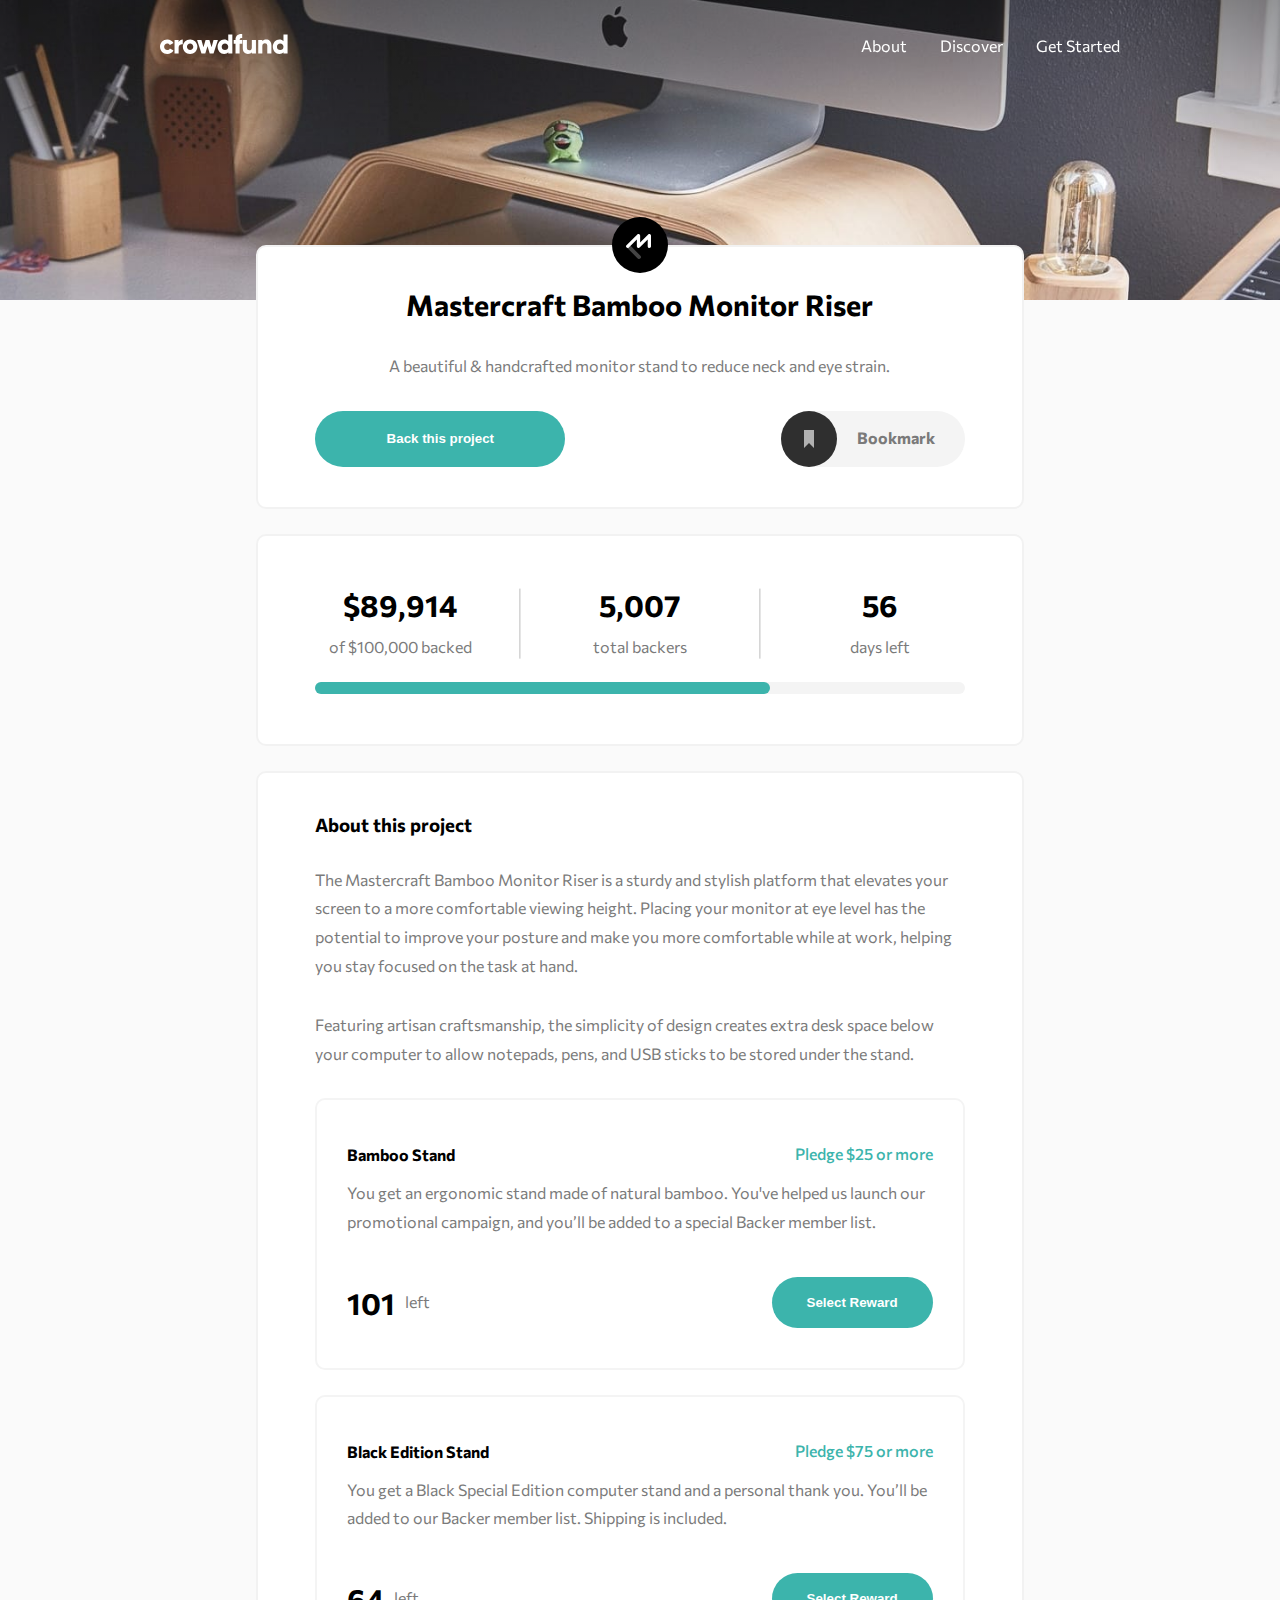
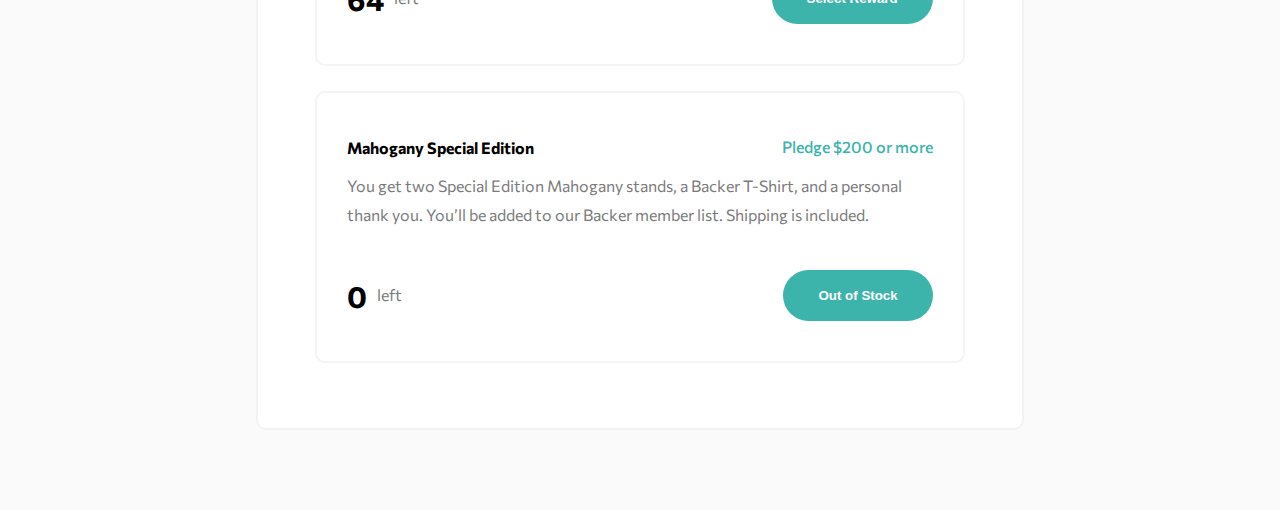
==== commit 3719bc43: "added interactivity to modal" ====
--- a/index.html
+++ b/index.html
@@ -1,330 +1,368 @@
 <!DOCTYPE html>
 <html lang="en">
-
-<head>
-  <meta charset="UTF-8" />
-  <meta name="viewport" content="width=device-width, initial-scale=1.0" />
-  <!-- displays site properly based on user's device -->
-
-  <link rel="icon" type="image/png" sizes="32x32" href="./images/favicon-32x32.png" />
-
-  <title>Frontend Mentor | Crowdfunding product page</title>
-  <link href="https://fonts.googleapis.com/css2?family=Commissioner:wght@400;500;700&display=swap" rel="stylesheet" />
-  <link rel="stylesheet" href="styles.css" />
-</head>
-
-<body>
-  <header>
-    <nav>
-      <div class="logo">
-        <a href="#"><img src="images/logo.svg" alt="" /></a>
-      </div>
-      <div class="hamburger">
-        <span></span>
-        <span></span>
-        <span></span>
-      </div>
-
-      <div class="mobile__menu">
-        <div class="nav__links">
+  <head>
+    <meta charset="UTF-8" />
+    <meta name="viewport" content="width=device-width, initial-scale=1.0" />
+    <!-- displays site properly based on user's device -->
+
+    <link
+      rel="icon"
+      type="image/png"
+      sizes="32x32"
+      href="./images/favicon-32x32.png"
+    />
+
+    <title>Frontend Mentor | Crowdfunding product page</title>
+    <link
+      href="https://fonts.googleapis.com/css2?family=Commissioner:wght@400;500;700&display=swap"
+      rel="stylesheet"
+    />
+    <link rel="stylesheet" href="styles.css" />
+  </head>
+
+  <body>
+    <header>
+      <nav>
+        <div class="logo">
+          <a href="#"><img src="images/logo.svg" alt="" /></a>
+        </div>
+        <div class="hamburger">
+          <span></span>
+          <span></span>
+          <span></span>
+        </div>
+
+        <div class="mobile__menu">
+          <div class="nav__links">
+            <a href="#">About</a>
+            <a href="#">Discover</a>
+            <a href="#">Get Started</a>
+          </div>
+        </div>
+
+        <div class="desktop__links">
           <a href="#">About</a>
           <a href="#">Discover</a>
           <a href="#">Get Started</a>
         </div>
-      </div>
-
-      <div class="desktop__links">
-        <a href="#">About</a>
-        <a href="#">Discover</a>
-        <a href="#">Get Started</a>
-      </div>
-
-      <div class="overlay"></div>
-    </nav>
-  </header>
-  <main>
-    <section class="intro">
-      <div class="section__wrapper">
-        <div class="master__logo">
-          <img src="images/logo-mastercraft.svg" alt="" />
-        </div>
-        <h3>Mastercraft Bamboo Monitor Riser</h3>
-        <p>
-          A beautiful & handcrafted monitor stand to reduce neck and eye
-          strain.
-        </p>
-        <div class="clickable">
-          <button class="button">Back this project</button>
-          <div id="bookmark">
-            <svg width="56" height="56" xmlns="http://www.w3.org/2000/svg">
-              <g fill="none" fill-rule="evenodd">
-                <circle fill="#2F2F2F" cx="28" cy="28" r="28" />
-                <path fill="#B1B1B1" d="M23 19v18l5-5.058L33 37V19z" />
-              </g>
-            </svg>
-            <p id="bkmk">Bookmark</p>
-          </div>
-        </div>
-      </div>
-    </section>
-
-    <section class="progress">
-      <div class="section__wrapper">
-        <div class="numbers">
-          <div class="backed">
-            <h2 class="num">$89,914</h2>
-            <p>of $100,000 backed</p>
-          </div>
-          <div class="line"></div>
-
-          <div class="total__backers">
-            <h2 class="num">5,007</h2>
-            <p>total backers</p>
-          </div>
-          <div class="line"></div>
-
-          <div class="days__left">
-            <h2 class="num">56</h2>
-            <p>days left</p>
-          </div>
-        </div>
-        <div class="progress__bar">
-          <div class="pb__bkg">
-            <div class="pb__fill"></div>
-          </div>
-        </div>
-      </div>
-    </section>
-
-    <section class="about">
-      <div class="section__wrapper">
-        <h3 class="about__title">About this project</h3>
-        <p class="about__text">
-          The Mastercraft Bamboo Monitor Riser is a sturdy and stylish
-          platform that elevates your screen to a more comfortable viewing
-          height. Placing your monitor at eye level has the potential to
-          improve your posture and make you more comfortable while at work,
-          helping you stay focused on the task at hand.
-        </p>
-        <p class="about__text">
-          Featuring artisan craftsmanship, the simplicity of design creates
-          extra desk space below your computer to allow notepads, pens, and
-          USB sticks to be stored under the stand.
-        </p>
-
-        <div class="all-items">
-          <!-- item 1  -->
-          <div class="item" id="bamboo">
-            <div class="item__head">
-              <h4 class="item__name">Bamboo Stand</h4>
-              <p class="pledge">Pledge $25 or more</p>
-            </div>
-
-            <p class="item__about">
-              You get an ergonomic stand made of natural bamboo. You've helped
-              us launch our promotional campaign, and you’ll be added to a
-              special Backer member list.
-            </p>
-
-            <div class="item__cta">
+
+        <div class="overlay"></div>
+      </nav>
+    </header>
+    <main>
+      <section class="intro">
+        <div class="section__wrapper">
+          <div class="master__logo">
+            <img src="images/logo-mastercraft.svg" alt="" />
+          </div>
+          <h3>Mastercraft Bamboo Monitor Riser</h3>
+          <p>
+            A beautiful & handcrafted monitor stand to reduce neck and eye
+            strain.
+          </p>
+          <div class="clickable">
+            <button class="button" id="btn-back-project">
+              Back this project
+            </button>
+            <div id="bookmark">
+              <svg width="56" height="56" xmlns="http://www.w3.org/2000/svg">
+                <g fill="none" fill-rule="evenodd">
+                  <circle fill="#2F2F2F" cx="28" cy="28" r="28" />
+                  <path fill="#B1B1B1" d="M23 19v18l5-5.058L33 37V19z" />
+                </g>
+              </svg>
+              <p id="bkmk">Bookmark</p>
+            </div>
+          </div>
+        </div>
+        <!-- intro ends -->
+      </section>
+
+      <section class="progress">
+        <div class="section__wrapper">
+          <div class="numbers">
+            <div class="backed">
+              <h2 class="num">$89,914</h2>
+              <p>of $100,000 backed</p>
+            </div>
+            <div class="line"></div>
+
+            <div class="total__backers">
+              <h2 class="num">5,007</h2>
+              <p>total backers</p>
+            </div>
+            <div class="line"></div>
+
+            <div class="days__left">
+              <h2 class="num">56</h2>
+              <p>days left</p>
+            </div>
+          </div>
+          <div class="progress__bar">
+            <div class="pb__bkg">
+              <div class="pb__fill"></div>
+            </div>
+          </div>
+        </div>
+      </section>
+
+      <section class="about">
+        <div class="section__wrapper">
+          <h3 class="about__title">About this project</h3>
+          <p class="about__text">
+            The Mastercraft Bamboo Monitor Riser is a sturdy and stylish
+            platform that elevates your screen to a more comfortable viewing
+            height. Placing your monitor at eye level has the potential to
+            improve your posture and make you more comfortable while at work,
+            helping you stay focused on the task at hand.
+          </p>
+          <p class="about__text">
+            Featuring artisan craftsmanship, the simplicity of design creates
+            extra desk space below your computer to allow notepads, pens, and
+            USB sticks to be stored under the stand.
+          </p>
+
+          <div class="all-items">
+            <!-- item 1  -->
+            <div class="item">
+              <div class="item__head">
+                <h4 class="item__name">Bamboo Stand</h4>
+                <p class="pledge">Pledge $25 or more</p>
+              </div>
+
+              <p class="item__about">
+                You get an ergonomic stand made of natural bamboo. You've helped
+                us launch our promotional campaign, and you’ll be added to a
+                special Backer member list.
+              </p>
+
+              <div class="item__cta">
+                <div class="stock">
+                  <h2 class="num">101</h2>
+                  <p>left</p>
+                </div>
+                <button class="button open__modal">Select Reward</button>
+              </div>
+            </div>
+
+            <!-- item 2  -->
+            <div class="item" id="">
+              <div class="item__head">
+                <h4 class="item__name">Black Edition Stand</h4>
+                <p class="pledge">Pledge $75 or more</p>
+              </div>
+
+              <p class="item__about">
+                You get a Black Special Edition computer stand and a personal
+                thank you. You’ll be added to our Backer member list. Shipping
+                is included.
+              </p>
+
+              <div class="item__cta">
+                <div class="stock">
+                  <h2 class="num">64</h2>
+                  <p>left</p>
+                </div>
+                <button class="button open__modal">Select Reward</button>
+              </div>
+            </div>
+
+            <!-- item 3  -->
+            <div class="item" id="">
+              <div class="item__head">
+                <h4 class="item__name">Mahogany Special Edition</h4>
+                <p class="pledge">Pledge $200 or more</p>
+              </div>
+
+              <p class="item__about">
+                You get two Special Edition Mahogany stands, a Backer T-Shirt,
+                and a personal thank you. You’ll be added to our Backer member
+                list. Shipping is included.
+              </p>
+
+              <div class="item__cta">
+                <div class="stock">
+                  <h2 class="num">0</h2>
+                  <p>left</p>
+                </div>
+                <button class="button open__modal">Out of Stock</button>
+              </div>
+            </div>
+            <!-- all items ends here -->
+          </div>
+        </div>
+        <!-- about section ends here -->
+      </section>
+
+      <!-- ====== MODAL (BACK PROJECT) ====== -->
+      <section class="modal" id="back-project">
+        <div class="section__wrapper">
+          <div class="back-project__head">
+            <h2 class="modal__head">Back this project</h2>
+            <div class="modal__close">
+              <img src="images/icon-close-modal.svg" alt="" />
+            </div>
+          </div>
+
+          <p class="modal__intro">
+            Want to support us in bringing Mastercraft Bamboo Monitor Riser out
+            in the world?
+          </p>
+
+          <form action="">
+            <!-- pledge with no reward -->
+            <div class="option item selected">
+              <div class="select">
+                <input
+                  type="radio"
+                  name="selection"
+                  id="no-reward"
+                  value="no-reward"
+                  checked
+                />
+                <label for="no-reward">
+                  <div class="radio-circle"></div>
+                  <div class="pledge__type">
+                    <h4>Pledge with no reward</h4>
+                  </div>
+                </label>
+              </div>
+              <div class="option__details">
+                <p>
+                  Choose to support us without a reward if you simply believe in
+                  our project. As a backer, you will be signed up to receive
+                  product updates via email.
+                </p>
+              </div>
+              <div class="pledge__form">
+                <p>Enter your pledge</p>
+                <div class="make__pledge">
+                  <input type="text" name="pledge" placeholder="0.00" />
+                  <button class="button continue">Continue</button>
+                </div>
+                <small>Please enter a valid pledge</small>
+              </div>
+            </div>
+
+            <!-- pledge for BAMBOO stand -->
+            <div class="option item">
+              <div class="select">
+                <input
+                  type="radio"
+                  name="selection"
+                  id="bamboo"
+                  value="bamboo"
+                />
+                <label for="bamboo">
+                  <div class="radio-circle"></div>
+                  <div class="pledge__type">
+                    <h4>Bamboo Stand</h4>
+                    <p>Pledge $25 or more</p>
+                  </div>
+                </label>
+              </div>
+              <div class="option__details">
+                <p>
+                  You get an ergonomic stand made of natural bamboo. You've
+                  helped us launch our promotional campaign, and you’ll be added
+                  to a special Backer member list.
+                </p>
+              </div>
+
               <div class="stock">
                 <h2 class="num">101</h2>
                 <p>left</p>
               </div>
-              <button class="button">Select Reward</button>
-            </div>
-          </div>
-
-          <!-- item 2  -->
-          <div class="item" id="black">
-            <div class="item__head">
-              <h4 class="item__name">Black Edition Stand</h4>
-              <p class="pledge">Pledge $75 or more</p>
-            </div>
-
-            <p class="item__about">
-              You get a Black Special Edition computer stand and a personal
-              thank you. You’ll be added to our Backer member list. Shipping
-              is included.
-            </p>
-
-            <div class="item__cta">
+              <div class="line"></div>
+
+              <div class="pledge__form">
+                <p>Enter your pledge</p>
+                <div class="make__pledge">
+                  <input type="text" name="pledge" placeholder="0.00" />
+                  <button class="button continue">Continue</button>
+                </div>
+              </div>
+            </div>
+
+            <!-- pledge for BLACK EDITION stand -->
+            <div class="option item">
+              <div class="select">
+                <input type="radio" name="selection" id="black" value="black" />
+                <label for="black">
+                  <div class="radio-circle"></div>
+                  <div class="pledge__type">
+                    <h4>Black Edition Stand</h4>
+                    <p>Pledge $75 or more</p>
+                  </div>
+                </label>
+              </div>
+              <div class="option__details">
+                <p>
+                  You get a Black Special Edition computer stand and a personal
+                  thank you. You’ll be added to our Backer member list. Shipping
+                  is included.
+                </p>
+              </div>
               <div class="stock">
                 <h2 class="num">64</h2>
                 <p>left</p>
               </div>
-              <button class="button">Select Reward</button>
-            </div>
-          </div>
-
-          <!-- item 3  -->
-          <div class="item" id="mahogany">
-            <div class="item__head">
-              <h4 class="item__name">Mahogany Special Edition</h4>
-              <p class="pledge">Pledge $200 or more</p>
-            </div>
-
-            <p class="item__about">
-              You get two Special Edition Mahogany stands, a Backer T-Shirt,
-              and a personal thank you. You’ll be added to our Backer member
-              list. Shipping is included.
-            </p>
-
-            <div class="item__cta">
+              <div class="line"></div>
+
+              <div class="pledge__form">
+                <p>Enter your pledge</p>
+                <div class="make__pledge">
+                  <input type="text" name="pledge" placeholder="0.00" />
+                  <button class="button continue">Continue</button>
+                </div>
+              </div>
+            </div>
+
+            <!-- pledge for MAHOGANY SPECIAL EDITION stand -->
+            <div class="option item">
+              <div class="select">
+                <input
+                  type="radio"
+                  name="selection"
+                  id="mahogany"
+                  value="mahogany"
+                />
+                <label for="mahogany">
+                  <div class="radio-circle"></div>
+                  <div class="pledge__type">
+                    <h4>Mahogany Special Edition</h4>
+                    <p>Pledge $200 or more</p>
+                  </div>
+                </label>
+              </div>
+
+              <div class="option__details">
+                <p>
+                  You get two Special Edition Mahogany stands, a Backer T-Shirt,
+                  and a personal thank you. You’ll be added to our Backer member
+                  list. Shipping is included.
+                </p>
+              </div>
               <div class="stock">
                 <h2 class="num">0</h2>
                 <p>left</p>
               </div>
-              <button class="button">Out of Stock</button>
-            </div>
-          </div>
-          <!-- all items ends here -->
-        </div>
-      </div>
-      <!-- about section ends here -->
-    </section>
-
-
-    <!-- ====== MODAL (BACK PROJECT) ====== -->
-    <section class="modal" id="back-project">
-      <div class="section__wrapper">
-        <div class="back-project__head">
-          <h2 class="modal__head">Back this project</h2>
-          <div class="modal__close">
-            <img src="images/icon-close-modal.svg" alt="" />
-          </div>
-        </div>
-
-        <p class="modal__intro">
-          Want to support us in bringing Mastercraft Bamboo Monitor Riser out
-          in the world?
-        </p>
-
-        <form action="">
-          <!-- pledge with no reward -->
-          <div class="option item">
-            <div class="select">
-              <input type="radio" name="no-reward" id="no-reward" />
-              <label for="no-reward">
-                <div class="radio-circle"></div>
-                <div class="pledge__type">
-                  <h4>Pledge with no reward</h4>
-                </div>
-              </label>
-            </div>
-            <div class="option__details">
-              <p>
-                Choose to support us without a reward if you simply believe in
-                our project. As a backer, you will be signed up to receive
-                product updates via email.
-              </p>
-            </div>
-
-          </div>
-
-          <!-- pledge for BAMBOO stand -->
-          <div class="option item">
-            <input type="radio" name="no-reward" id="no-reward" />
-            <label for="no-reward">
-              <div class="radio-circle"></div>
-              <div class="pledge__type">
-                <h4>Bamboo Stand</h4>
-                <p>Pledge $25 or more</p>
-              </div>
-            </label>
-            <div class="option__details">
-              <p>
-                You get an ergonomic stand made of natural
-                bamboo. You've helped us launch our promotional campaign, and you’ll be
-                added to a special Backer member list.
-              </p>
-            </div>
-
-            <div class="stock">
-              <h2 class="num">101</h2>
-              <p>left</p>
-            </div>
-            <div class="line"></div>
-
-
-            <div class="pledge__form">
-              <p>Enter your pledge</p>
-              <div class="make__pledge">
-                <input type="text" name="pledge" placeholder="0.00">
-                <button class="button">Continue</button>
-              </div>
-            </div>
-          </div>
-
-
-
-          <!-- pledge for BLACK EDITION stand -->
-          <div class="option item selected">
-            <input type="radio" name="no-reward" id="no-reward" />
-            <label for="no-reward">
-              <div class="radio-circle"></div>
-              <div class="pledge__type">
-                <h4>Black Edition Stand</h4>
-                <p>Pledge $75 or more</p>
-              </div>
-            </label>
-            <div class="option__details">
-              <p>
-                You get a Black Special Edition computer stand and a personal thank you. You’ll be added to our Backer
-                member list. Shipping is included.
-              </p>
-            </div>
-            <div class="stock">
-              <h2 class="num">64</h2>
-              <p>left</p>
-            </div>
-            <div class="line"></div>
-
-            <div class="pledge__form ">
-              <p>Enter your pledge</p>
-              <div class="make__pledge ">
-                <input type="text" name="pledge" placeholder="0.00">
-                <button class="button">Continue</button>
-              </div>
-            </div>
-          </div>
-
-
-          <!-- pledge for MAHOGANY SPECIAL EDITION stand -->
-          <div class="option item">
-            <input type="radio" name="no-reward" id="no-reward" />
-            <label for="no-reward">
-              <div class="radio-circle"></div>
-              <div class="pledge__type">
-                <h4>Mahogany Special Edition</h4>
-                <p>Pledge $200 or more</p>
-              </div>
-            </label>
-            <div class="option__details">
-              <p>
-                You get two Special Edition Mahogany stands, a Backer T-Shirt, and a personal thank you. You’ll be
-                added to our Backer member list. Shipping is included.
-              </p>
-            </div>
-            <div class="stock">
-              <h2 class="num">0</h2>
-              <p>left</p>
-            </div>
-            <div class="line"></div>
-
-            <div class="pledge__form">
-              <p>Enter your pledge</p>
-              <div class="make__pledge">
-                <input type="text" name="pledge" placeholder="0.00">
-                <button class="button">Continue</button>
-              </div>
-            </div>
-          </div>
-
-    </section>
-
-    <!-- ==== SUCCESS MODAL ==== -->
-    <section class="modal" id="success">
+              <div class="line"></div>
+
+              <div class="pledge__form">
+                <p>Enter your pledge</p>
+                <div class="make__pledge">
+                  <input type="text" name="pledge" placeholder="0.00" />
+                  <button class="button continue">Continue</button>
+                </div>
+              </div>
+            </div>
+          </form>
+        </div>
+      </section>
+
+      <!-- ==== SUCCESS MODAL ==== -->
+      <!-- <section class="modal" id="success">
       <div class="section__wrapper">
         <img src="images/icon-check.svg" alt="">
         <h4>Thanks for your support!</h4>
@@ -335,13 +373,10 @@
         </p>
         <button class="button">Got it!</button>
       </div>
-    </section>
-
-  </main>
-
-
-  <!-- Success modal end -->
-  <script src="app.js"></script>
-</body>
-
-</html>+    </section> -->
+    </main>
+
+    <!-- Success modal end -->
+    <script src="app.js"></script>
+  </body>
+</html>
--- a/styles.css
+++ b/styles.css
@@ -35,12 +35,15 @@
   padding: 20px 30px;
   border-radius: 50px;
   transition: all 0.3s ease-in-out;
+  cursor: pointer;
 }
 
 .button:hover {
   background-color: hsl(176, 72%, 28%);
 }
-
+.button:active {
+  opacity: 0.5;
+}
 header {
   background: url(images/image-hero-mobile.jpg) top no-repeat;
   background-color: red;
@@ -107,16 +110,19 @@
 .overlay {
   width: 100%;
   height: 100vh;
-  background: linear-gradient(rgba(0, 0, 0, 0.5), rgba(122, 122, 122, 0.2));
+  background: linear-gradient(rgba(0, 0, 0, 0.7), rgba(122, 122, 122, 0.4));
   position: fixed;
   top: 0;
-  left: -2500px;
+  opacity: 0;
+  pointer-events: none;
+  left: 0px;
   z-index: 2;
   transition: all 0.3s ease-in-out;
 }
 
 .overlay--show {
-  left: 0;
+  opacity: 1;
+  pointer-events: all;
 }
 
 .desktop__links {
@@ -370,13 +376,41 @@
 
 /*--- Modal (back project) -- */
 .modal {
+  width: 50%;
+  max-height: 80vh;
+  overflow-y: scroll;
+  position: fixed;
+  top: 80px;
+  opacity: 0;
+  pointer-events: none;
+  z-index: 4;
+  transition: all 0.3s ease-in-out;
+}
+.modal .active {
+  opacity: 1;
+  pointer-events: all;
+}
+.modal::-webkit-scrollbar {
+  display: none;
+}
+.modal .section__wrapper {
+  display: flex;
+  flex-direction: column;
+  align-items: center;
 }
 
 .modal .back-project__head {
+  width: 100%;
   display: flex;
   justify-content: space-between;
   align-items: center;
   margin-bottom: 30px;
+}
+.modal__close {
+  scroll-margin-top: 30px;
+}
+.modal__close:hover {
+  cursor: pointer;
 }
 
 .modal__intro {
@@ -387,7 +421,10 @@
   display: none;
 }
 .option {
+  scroll-margin-top: 20px;
+
   position: relative;
+  transition: all 0.3s ease-in-out;
 }
 .selected {
   border-color: hsl(176, 50%, 47%);
@@ -406,25 +443,45 @@
   border: 1px solid hsl(0, 0%, 48%);
   border-radius: 50%;
   margin-right: 15px;
-}
-.option.selected .radio-circle {
-  border-color: hsl(176, 50%, 47%);
-  display: flex;
-  justify-content: center;
-  align-items: center;
-}
-.option.selected .radio-circle::after {
+  transition: all 0.3s ease-in-out;
+}
+.radio-circle::after {
   content: "";
   display: block;
   width: 15px;
   height: 15px;
   border-radius: 50%;
   background-color: hsl(176, 50%, 47%);
-}
-
+  transform: scale(0);
+  transition: transform 0.3s ease;
+}
+.radio-circle:hover {
+  cursor: pointer;
+}
+.option.selected .radio-circle {
+  border-color: hsl(176, 50%, 47%);
+  display: flex;
+  justify-content: center;
+  align-items: center;
+}
+.option.selected .radio-circle::after {
+  transform: scale(1);
+}
+.option .pledge__type h4 {
+  transition: all 0.3s ease-in-out;
+}
 .option .pledge__type p {
   color: hsl(176, 50%, 47%);
 }
+.option .pledge__type:hover {
+  cursor: pointer;
+}
+.option .select:hover h4 {
+  color: hsl(176, 50%, 47%);
+}
+.option .select:hover .radio-circle {
+  border-color: hsl(176, 50%, 47%);
+}
 
 .option__details {
   margin-bottom: 30px;
@@ -435,13 +492,14 @@
 }
 
 .option .pledge__form {
-  display: flex;
-  flex-direction: column;
-  align-items: center;
-}
-
-.option .pledge__form--hide {
   display: none;
+  flex-direction: column;
+  align-items: center;
+  position: relative;
+}
+
+.option.selected .pledge__form {
+  display: flex;
 }
 
 .option .line {
@@ -449,23 +507,53 @@
   height: 1px;
   background-color: rgba(122, 122, 122, 0.2);
   margin-bottom: 20px;
+  display: none;
+}
+.option.selected .line {
+  display: block;
 }
 
 .option .pledge__form p {
   margin-bottom: 20px;
 }
-
+.pledge__form small {
+  color: rgb(253, 135, 135);
+  position: absolute;
+  bottom: -10px;
+  display: none;
+  /* right: 400px; */
+}
+.error {
+}
+.pledge__form.error small {
+  display: block;
+}
 .option .make__pledge {
   display: flex;
   justify-content: space-between;
-}
-
+  position: relative;
+}
 .make__pledge input {
   font-weight: 700;
+  font-size: 16px;
   width: 40%;
   border-radius: 50px;
-  padding-left: 20px;
-  border-color: rgba(122, 122, 122, 0.2);
+  border: 2px solid rgba(122, 122, 122, 0.2);
+  padding-left: 40px;
+  /* border-color: rgba(122, 122, 122, 0.2); */
+  transition: all 0.3 ease-in-out;
+}
+input.error {
+  border-color: rgb(253, 135, 135);
+}
+
+.make__pledge::before {
+  content: "$";
+  color: hsl(0, 0%, 48%);
+  font-weight: 700;
+  position: absolute;
+  left: 30px;
+  top: 16px;
 }
 
 .make__pledge input::placeholder {
@@ -590,6 +678,10 @@
     margin-bottom: 0;
   }
 
+  .modal__intro {
+    align-self: flex-start;
+  }
+
   .option .pledge__type {
     display: flex;
     align-items: center;
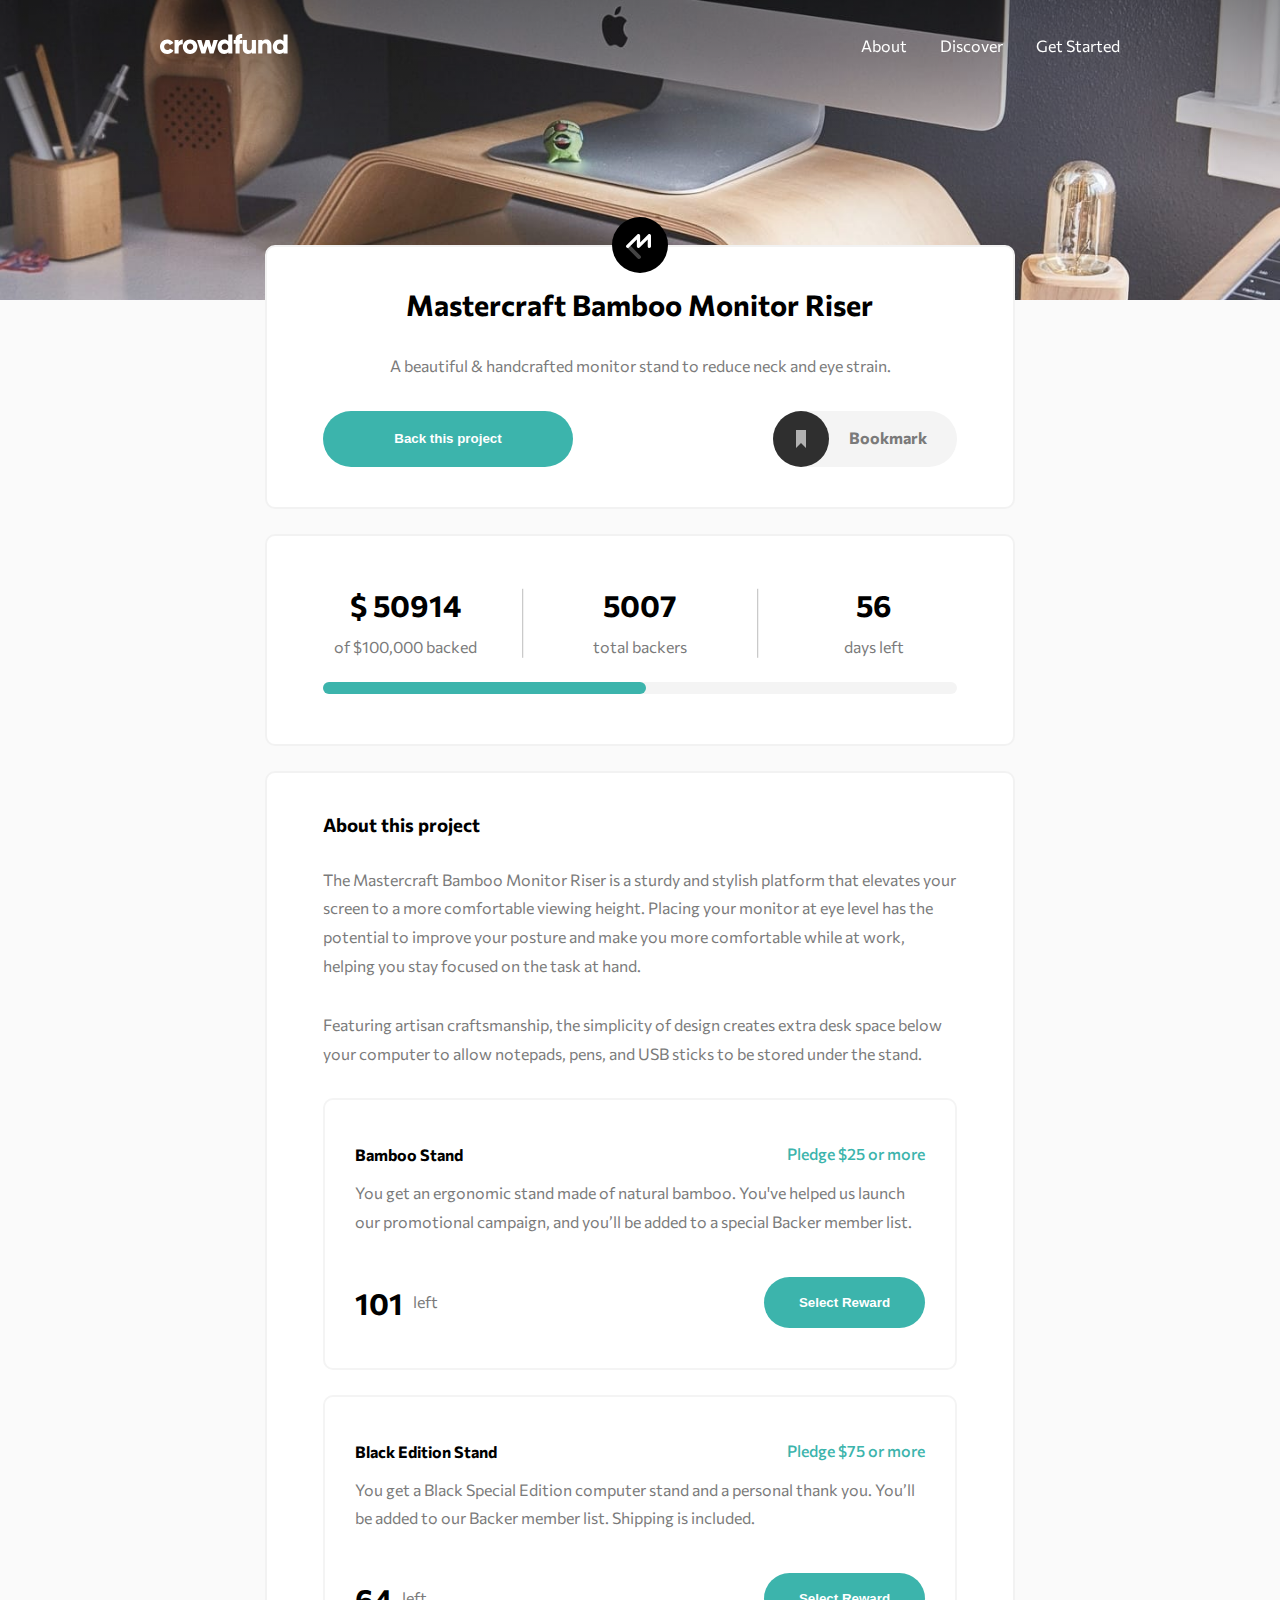
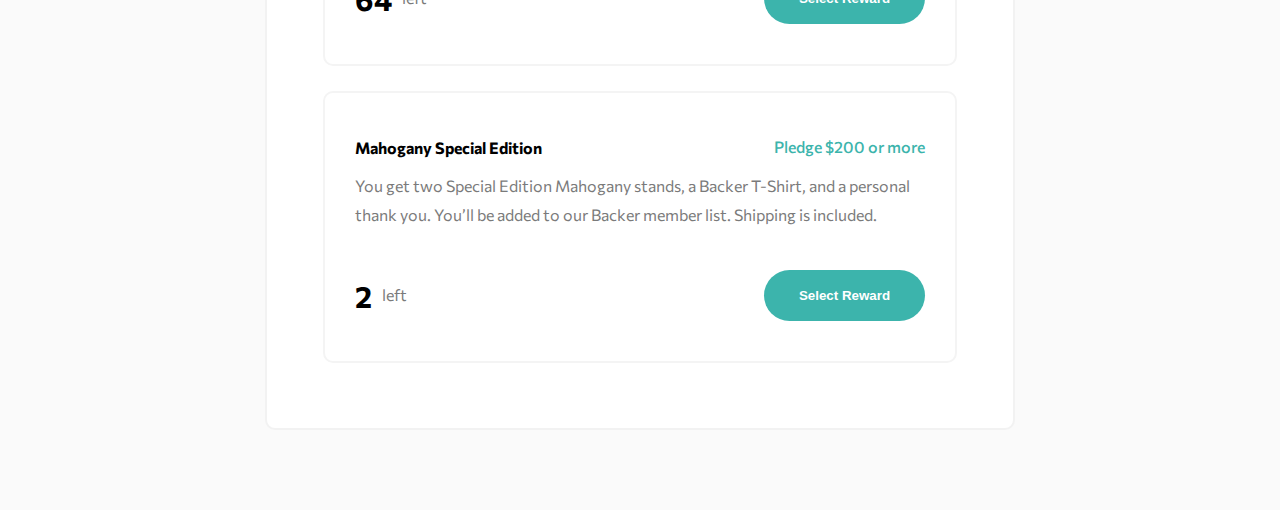
==== commit 255c1866: "removed older files which didn't use template literals" ====
--- a/index.html
+++ b/index.html
@@ -82,13 +82,13 @@
         <div class="section__wrapper">
           <div class="numbers">
             <div class="backed">
-              <h2 class="num">$89,914</h2>
+              <h2 class="num">$ <span id="currentTotal"></span></h2>
               <p>of $100,000 backed</p>
             </div>
             <div class="line"></div>
 
             <div class="total__backers">
-              <h2 class="num">5,007</h2>
+              <h2 class="num"></h2>
               <p>total backers</p>
             </div>
             <div class="line"></div>
@@ -123,72 +123,7 @@
           </p>
 
           <div class="all-items">
-            <!-- item 1  -->
-            <div class="item">
-              <div class="item__head">
-                <h4 class="item__name">Bamboo Stand</h4>
-                <p class="pledge">Pledge $25 or more</p>
-              </div>
-
-              <p class="item__about">
-                You get an ergonomic stand made of natural bamboo. You've helped
-                us launch our promotional campaign, and you’ll be added to a
-                special Backer member list.
-              </p>
-
-              <div class="item__cta">
-                <div class="stock">
-                  <h2 class="num">101</h2>
-                  <p>left</p>
-                </div>
-                <button class="button open__modal">Select Reward</button>
-              </div>
-            </div>
-
-            <!-- item 2  -->
-            <div class="item" id="">
-              <div class="item__head">
-                <h4 class="item__name">Black Edition Stand</h4>
-                <p class="pledge">Pledge $75 or more</p>
-              </div>
-
-              <p class="item__about">
-                You get a Black Special Edition computer stand and a personal
-                thank you. You’ll be added to our Backer member list. Shipping
-                is included.
-              </p>
-
-              <div class="item__cta">
-                <div class="stock">
-                  <h2 class="num">64</h2>
-                  <p>left</p>
-                </div>
-                <button class="button open__modal">Select Reward</button>
-              </div>
-            </div>
-
-            <!-- item 3  -->
-            <div class="item" id="">
-              <div class="item__head">
-                <h4 class="item__name">Mahogany Special Edition</h4>
-                <p class="pledge">Pledge $200 or more</p>
-              </div>
-
-              <p class="item__about">
-                You get two Special Edition Mahogany stands, a Backer T-Shirt,
-                and a personal thank you. You’ll be added to our Backer member
-                list. Shipping is included.
-              </p>
-
-              <div class="item__cta">
-                <div class="stock">
-                  <h2 class="num">0</h2>
-                  <p>left</p>
-                </div>
-                <button class="button open__modal">Out of Stock</button>
-              </div>
-            </div>
-            <!-- all items ends here -->
+            <!-- items in about to be generated from javascript -->
           </div>
         </div>
         <!-- about section ends here -->
@@ -209,171 +144,30 @@
             in the world?
           </p>
 
-          <form action="">
-            <!-- pledge with no reward -->
-            <div class="option item selected">
-              <div class="select">
-                <input
-                  type="radio"
-                  name="selection"
-                  id="no-reward"
-                  value="no-reward"
-                  checked
-                />
-                <label for="no-reward">
-                  <div class="radio-circle"></div>
-                  <div class="pledge__type">
-                    <h4>Pledge with no reward</h4>
-                  </div>
-                </label>
-              </div>
-              <div class="option__details">
-                <p>
-                  Choose to support us without a reward if you simply believe in
-                  our project. As a backer, you will be signed up to receive
-                  product updates via email.
-                </p>
-              </div>
-              <div class="pledge__form">
-                <p>Enter your pledge</p>
-                <div class="make__pledge">
-                  <input type="text" name="pledge" placeholder="0.00" />
-                  <button class="button continue">Continue</button>
-                </div>
-                <small>Please enter a valid pledge</small>
-              </div>
-            </div>
-
-            <!-- pledge for BAMBOO stand -->
-            <div class="option item">
-              <div class="select">
-                <input
-                  type="radio"
-                  name="selection"
-                  id="bamboo"
-                  value="bamboo"
-                />
-                <label for="bamboo">
-                  <div class="radio-circle"></div>
-                  <div class="pledge__type">
-                    <h4>Bamboo Stand</h4>
-                    <p>Pledge $25 or more</p>
-                  </div>
-                </label>
-              </div>
-              <div class="option__details">
-                <p>
-                  You get an ergonomic stand made of natural bamboo. You've
-                  helped us launch our promotional campaign, and you’ll be added
-                  to a special Backer member list.
-                </p>
-              </div>
-
-              <div class="stock">
-                <h2 class="num">101</h2>
-                <p>left</p>
-              </div>
-              <div class="line"></div>
-
-              <div class="pledge__form">
-                <p>Enter your pledge</p>
-                <div class="make__pledge">
-                  <input type="text" name="pledge" placeholder="0.00" />
-                  <button class="button continue">Continue</button>
-                </div>
-              </div>
-            </div>
-
-            <!-- pledge for BLACK EDITION stand -->
-            <div class="option item">
-              <div class="select">
-                <input type="radio" name="selection" id="black" value="black" />
-                <label for="black">
-                  <div class="radio-circle"></div>
-                  <div class="pledge__type">
-                    <h4>Black Edition Stand</h4>
-                    <p>Pledge $75 or more</p>
-                  </div>
-                </label>
-              </div>
-              <div class="option__details">
-                <p>
-                  You get a Black Special Edition computer stand and a personal
-                  thank you. You’ll be added to our Backer member list. Shipping
-                  is included.
-                </p>
-              </div>
-              <div class="stock">
-                <h2 class="num">64</h2>
-                <p>left</p>
-              </div>
-              <div class="line"></div>
-
-              <div class="pledge__form">
-                <p>Enter your pledge</p>
-                <div class="make__pledge">
-                  <input type="text" name="pledge" placeholder="0.00" />
-                  <button class="button continue">Continue</button>
-                </div>
-              </div>
-            </div>
-
-            <!-- pledge for MAHOGANY SPECIAL EDITION stand -->
-            <div class="option item">
-              <div class="select">
-                <input
-                  type="radio"
-                  name="selection"
-                  id="mahogany"
-                  value="mahogany"
-                />
-                <label for="mahogany">
-                  <div class="radio-circle"></div>
-                  <div class="pledge__type">
-                    <h4>Mahogany Special Edition</h4>
-                    <p>Pledge $200 or more</p>
-                  </div>
-                </label>
-              </div>
-
-              <div class="option__details">
-                <p>
-                  You get two Special Edition Mahogany stands, a Backer T-Shirt,
-                  and a personal thank you. You’ll be added to our Backer member
-                  list. Shipping is included.
-                </p>
-              </div>
-              <div class="stock">
-                <h2 class="num">0</h2>
-                <p>left</p>
-              </div>
-              <div class="line"></div>
-
-              <div class="pledge__form">
-                <p>Enter your pledge</p>
-                <div class="make__pledge">
-                  <input type="text" name="pledge" placeholder="0.00" />
-                  <button class="button continue">Continue</button>
-                </div>
-              </div>
-            </div>
+          <form action="" id="chooseOption">
+            <!-- pledge options to be generated from JS -->
           </form>
         </div>
       </section>
 
       <!-- ==== SUCCESS MODAL ==== -->
-      <!-- <section class="modal" id="success">
-      <div class="section__wrapper">
-        <img src="images/icon-check.svg" alt="">
-        <h4>Thanks for your support!</h4>
-        <p>
-          Your pledge brings us one step closer to sharing
-          Mastercraft Bamboo Monitor Riser worldwide. You will get an email once our
-          campaign is completed.
-        </p>
-        <button class="button">Got it!</button>
-      </div>
-    </section> -->
+      <section
+        class="modal"
+        id="success"
+        data-keyboard="false"
+        data-backdrop="static"
+      >
+        <div class="section__wrapper">
+          <img src="images/icon-check.svg" alt="" />
+          <h4>Thanks for your support!</h4>
+          <p>
+            Your pledge brings us one step closer to sharing Mastercraft Bamboo
+            Monitor Riser worldwide. You will get an email once our campaign is
+            completed.
+          </p>
+          <button class="button">Got it!</button>
+        </div>
+      </section>
     </main>
 
     <!-- Success modal end -->
--- a/styles.css
+++ b/styles.css
@@ -26,7 +26,11 @@
   font-size: 14px;
   line-height: 1.8em;
 }
-
+.out__of__stock {
+  pointer-events: none;
+  color: hsl(0, 0%, 48%);
+  opacity: 0.5;
+}
 .button {
   font-weight: 700;
   color: white;
@@ -172,6 +176,12 @@
 
 main {
   width: 90%;
+  max-width: 750px;
+
+  display: flex;
+  flex-direction: column;
+  justify-content: center;
+  align-items: center;
 }
 
 section {
@@ -273,6 +283,7 @@
   display: flex;
   flex-direction: column;
   align-items: center;
+  scroll-margin-top: 40px;
 }
 
 .progress .backed,
@@ -322,10 +333,12 @@
 }
 
 .pb__fill {
-  width: 70%;
+  /* width: 0%; */
+  max-width: 100%;
   height: 12px;
   background-color: hsl(176, 50%, 47%);
   border-radius: 20px;
+  /* transition: all 0.5s ease-in-out; */
 }
 
 .about {
@@ -373,10 +386,13 @@
 .item .button {
   padding: 18px 35px;
 }
-
+.item.out__of__stock .button {
+  background-color: hsl(0, 0%, 70%);
+}
 /*--- Modal (back project) -- */
 .modal {
-  width: 50%;
+  width: 90%;
+  max-width: 750px;
   max-height: 80vh;
   overflow-y: scroll;
   position: fixed;
@@ -421,8 +437,11 @@
   display: none;
 }
 .option {
+  border-radius: 10px;
+  border: 2px solid #f4f4f4;
+  margin-bottom: 25px;
+  padding: 25px 20px;
   scroll-margin-top: 20px;
-
   position: relative;
   transition: all 0.3s ease-in-out;
 }
@@ -486,9 +505,13 @@
 .option__details {
   margin-bottom: 30px;
 }
-
+.option .stock {
+  display: flex;
+  align-items: center;
+}
 .option .stock .num {
   font-size: 18px;
+  margin-right: 5px;
 }
 
 .option .pledge__form {
@@ -523,8 +546,7 @@
   display: none;
   /* right: 400px; */
 }
-.error {
-}
+
 .pledge__form.error small {
   display: block;
 }
@@ -553,7 +575,7 @@
   font-weight: 700;
   position: absolute;
   left: 30px;
-  top: 16px;
+  top: 19px;
 }
 
 .make__pledge input::placeholder {
@@ -563,6 +585,7 @@
 /* -- Modal (success) -- */
 #success {
   max-width: 540px;
+  top: 200px;
 }
 #success .section__wrapper {
   align-items: center;
@@ -628,9 +651,9 @@
     display: block;
   }
 
-  main {
-    width: 60%;
-  }
+  /* main {
+    max-width: 800px;
+  } */
 
   .intro h3 {
     font-size: 1.8rem;
@@ -678,6 +701,10 @@
     margin-bottom: 0;
   }
 
+  .modal {
+    /* max-width: 800px; */
+  }
+
   .modal__intro {
     align-self: flex-start;
   }
@@ -709,12 +736,16 @@
     top: 40px;
     right: 40px;
   }
+
+  .make__pledge::before {
+    left: 75px;
+  }
 }
 
 @media (min-width: 1400px) {
-  main {
+  /* main {
     width: 50%;
-  }
+  } */
 
   header {
     height: 400px;
